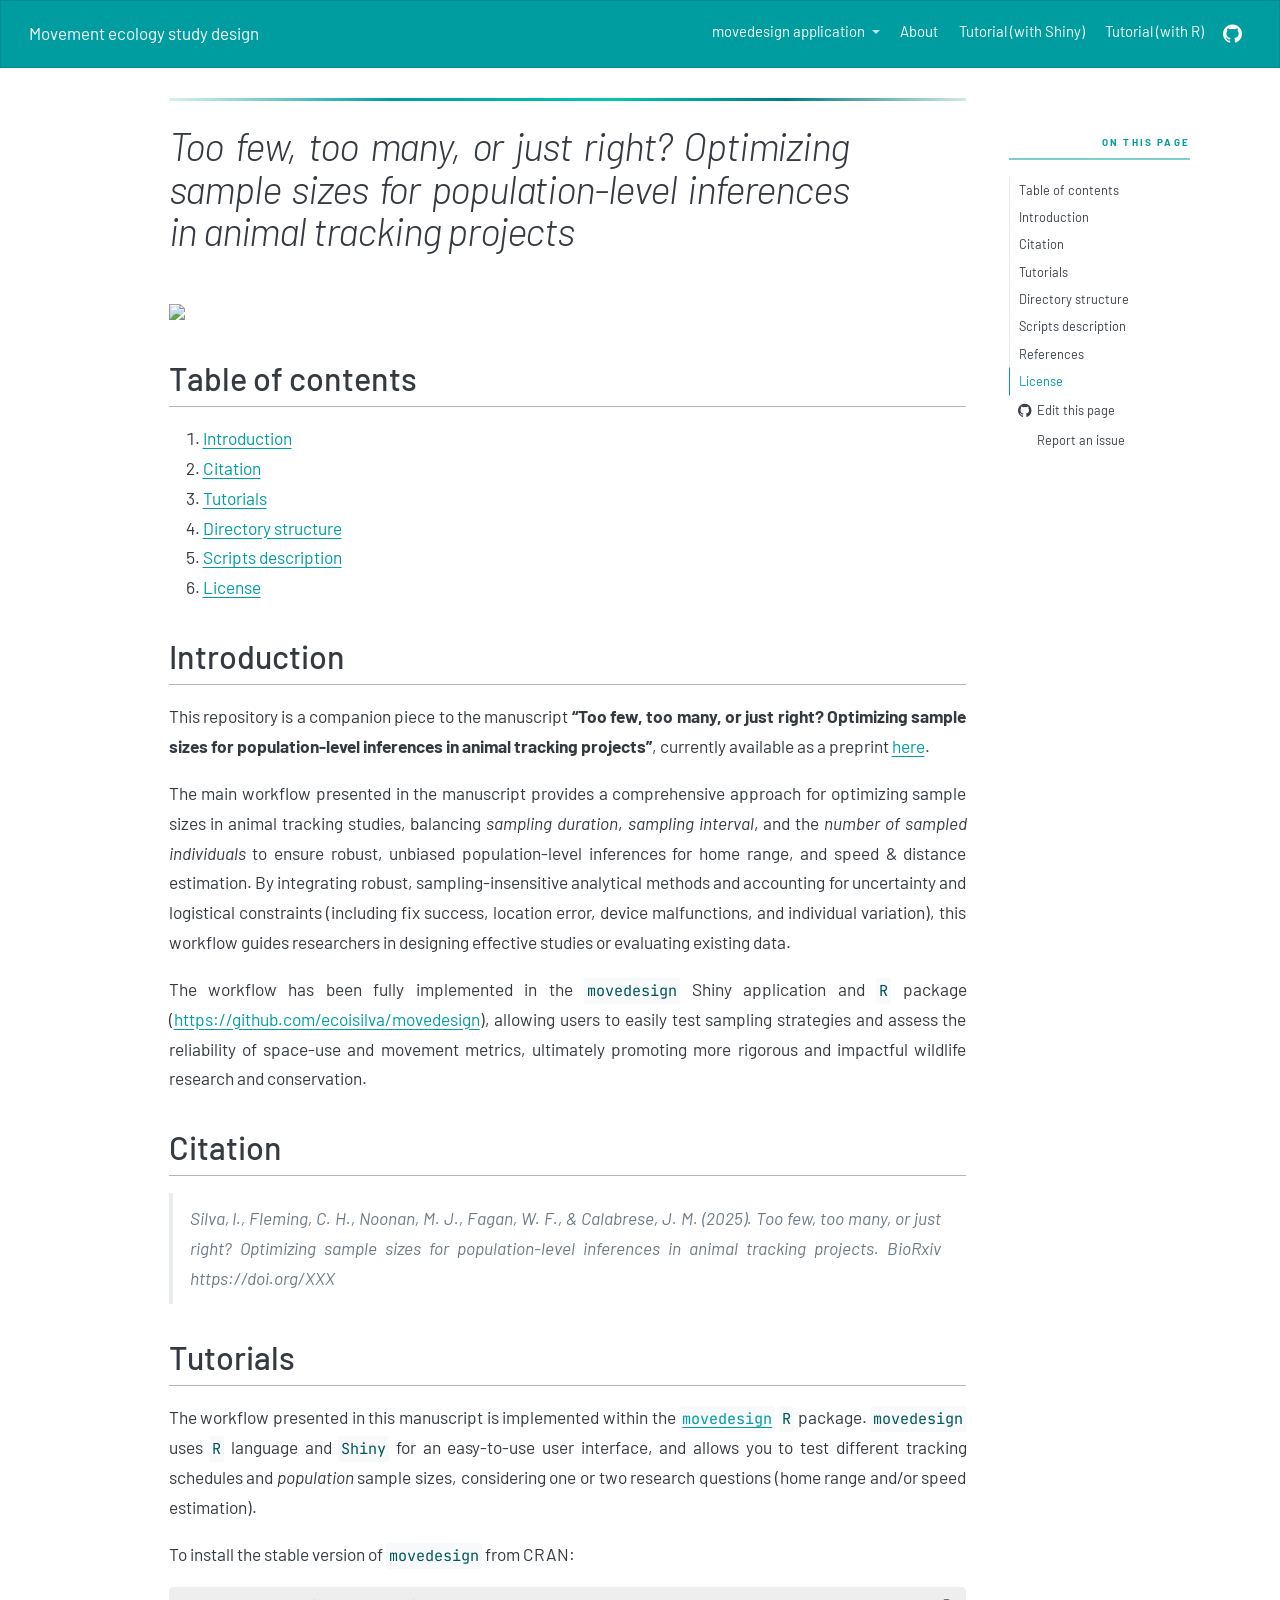
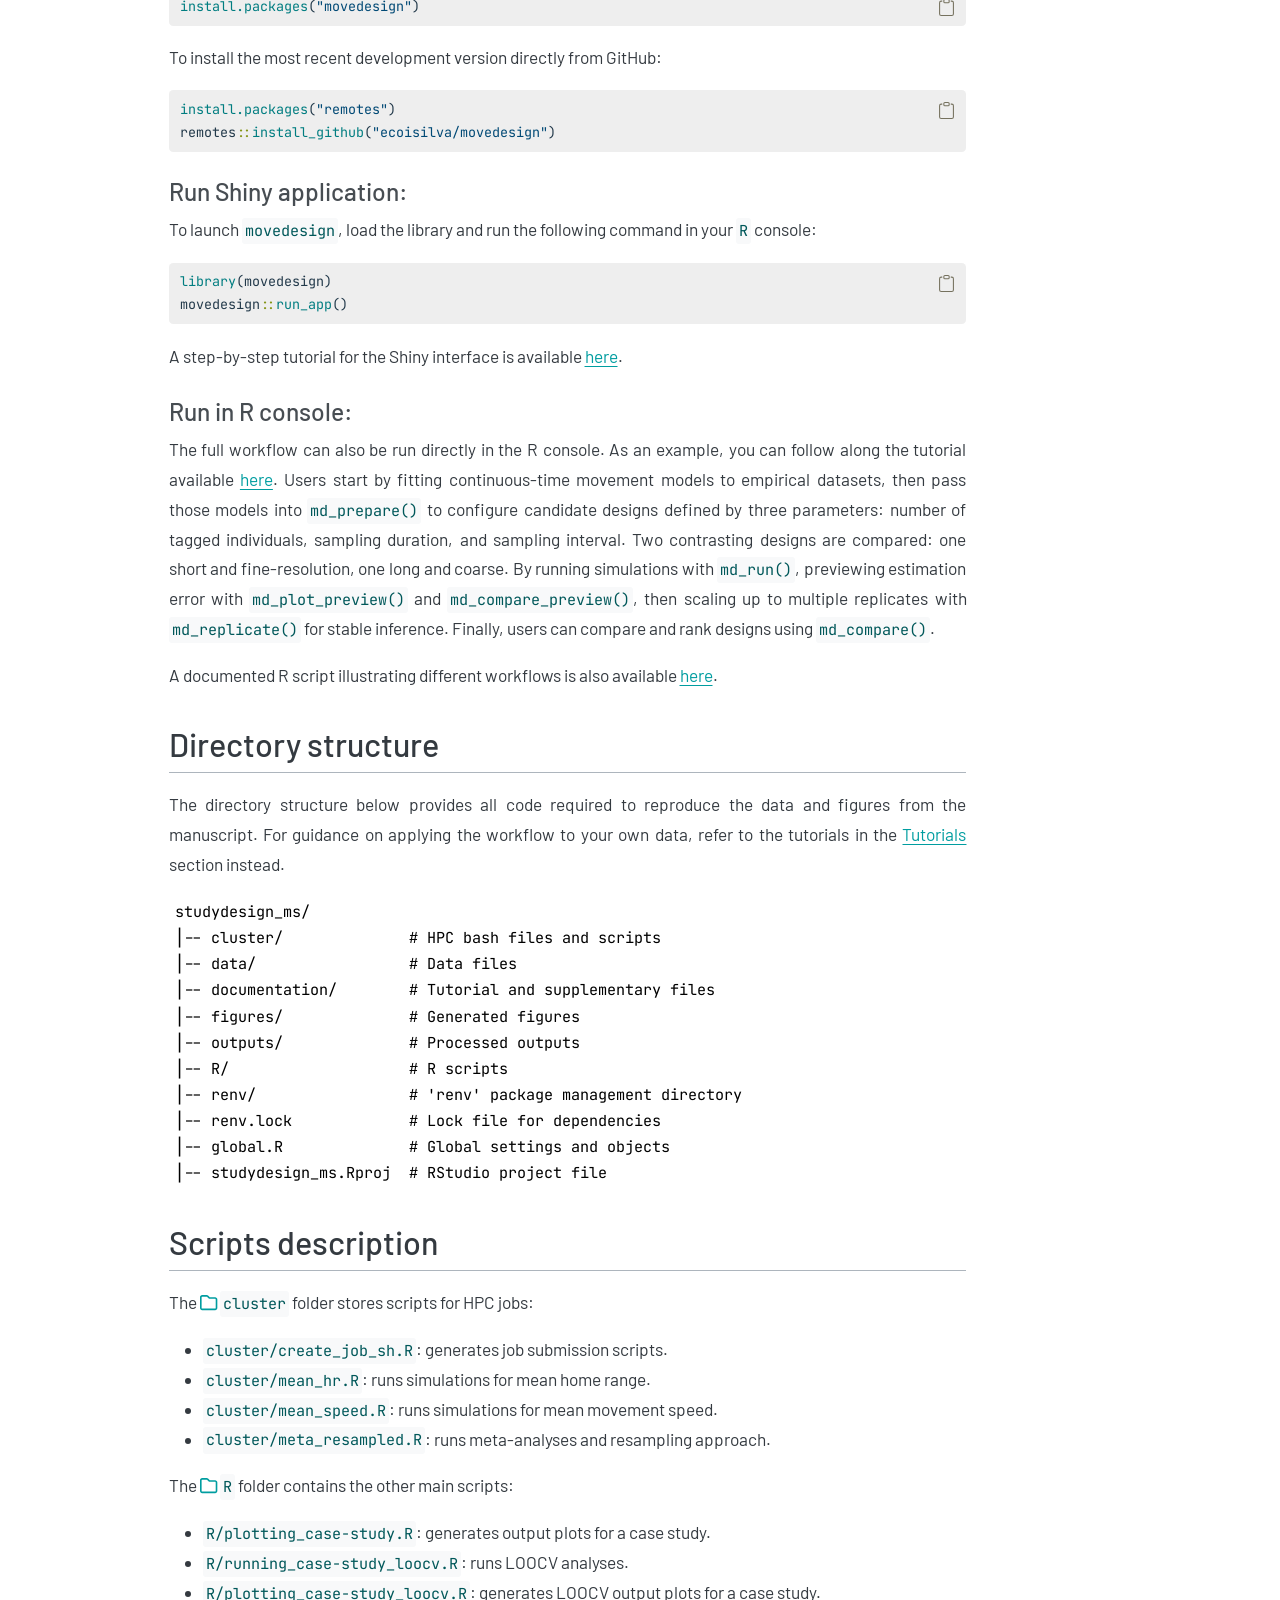
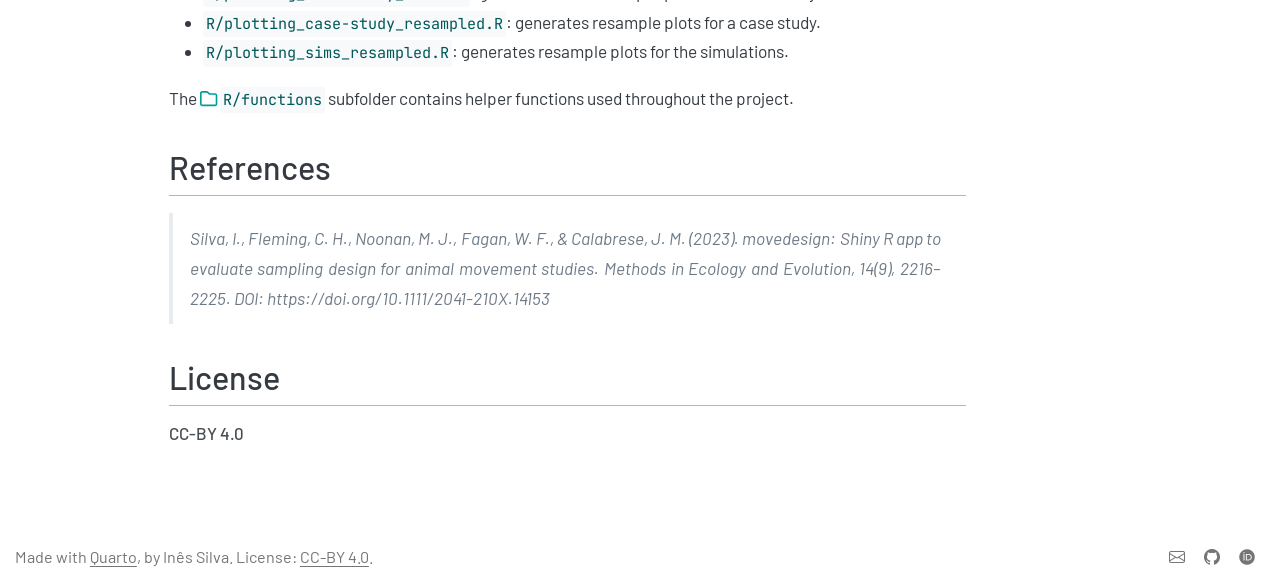
==== about.html @ dc9782ea "Built site for gh-pages" ====
<!DOCTYPE html>
<html xmlns="http://www.w3.org/1999/xhtml" lang="en" xml:lang="en"><head>

<meta charset="utf-8">
<meta name="generator" content="quarto-1.9.37">

<meta name="viewport" content="width=device-width, initial-scale=1.0, user-scalable=yes">


<title>Too few, too many, or just right? Optimizing sample sizes for population-level inferences in animal tracking projects – Movement ecology study design</title>
<style>
/* Default styles provided by pandoc.
** See https://pandoc.org/MANUAL.html#variables-for-html for config info.
*/
code{white-space: pre-wrap;}
span.smallcaps{font-variant: small-caps;}
div.columns{display: flex; gap: min(4vw, 1.5em);}
div.column{flex: auto; overflow-x: auto;}
div.hanging-indent{margin-left: 1.5em; text-indent: -1.5em;}
ul.task-list{list-style: none;}
ul.task-list li input[type="checkbox"] {
  width: 0.8em;
  margin: 0 0.8em 0.2em -1em; /* quarto-specific, see https://github.com/quarto-dev/quarto-cli/issues/4556 */ 
  vertical-align: middle;
}
/* CSS for syntax highlighting */
html { -webkit-text-size-adjust: 100%; }
pre > code.sourceCode { white-space: pre; position: relative; }
pre > code.sourceCode > span { display: inline-block; line-height: 1.25; }
pre > code.sourceCode > span:empty { height: 1.2em; }
.sourceCode { overflow: visible; }
code.sourceCode > span { color: inherit; text-decoration: inherit; }
div.sourceCode { margin: 1em 0; }
pre.sourceCode { margin: 0; }
@media screen {
div.sourceCode { overflow: auto; }
}
@media print {
pre > code.sourceCode { white-space: pre-wrap; }
pre > code.sourceCode > span { text-indent: -5em; padding-left: 5em; }
}
pre.numberSource code
  { counter-reset: source-line 0; }
pre.numberSource code > span
  { position: relative; left: -4em; counter-increment: source-line; }
pre.numberSource code > span > a:first-child::before
  { content: counter(source-line);
    position: relative; left: -1em; text-align: right; vertical-align: baseline;
    border: none; display: inline-block;
    -webkit-touch-callout: none; -webkit-user-select: none;
    -khtml-user-select: none; -moz-user-select: none;
    -ms-user-select: none; user-select: none;
    padding: 0 4px; width: 4em;
  }
pre.numberSource { margin-left: 3em;  padding-left: 4px; }
div.sourceCode
  {   }
@media screen {
pre > code.sourceCode > span > a:first-child::before { text-decoration: underline; }
}
</style>


<script src="site_libs/quarto-nav/quarto-nav.js"></script>
<script src="site_libs/quarto-nav/headroom.min.js"></script>
<script src="site_libs/clipboard/clipboard.min.js"></script>
<script src="site_libs/quarto-html/quarto.js" type="module"></script>
<script src="site_libs/quarto-html/tabsets/tabsets.js" type="module"></script>
<script src="site_libs/quarto-html/popper.min.js"></script>
<script src="site_libs/quarto-html/tippy.umd.min.js"></script>
<script src="site_libs/quarto-html/anchor.min.js"></script>
<link href="site_libs/quarto-html/tippy.css" rel="stylesheet">
<link href="site_libs/quarto-html/quarto-syntax-highlighting-865f8ae0de9e9d357bc04e910f9d94e6.css" rel="stylesheet" id="quarto-text-highlighting-styles">
<script src="site_libs/bootstrap/bootstrap.min.js"></script>
<link href="site_libs/bootstrap/bootstrap-icons.css" rel="stylesheet">
<link href="site_libs/bootstrap/bootstrap-919d3f999f89f5434d3bfcb3cca898c8.min.css" rel="stylesheet" append-hash="true" id="quarto-bootstrap" data-mode="light">
<link href="site_libs/quarto-contrib/academicons-1.9.4/all.css" rel="stylesheet">
<link href="site_libs/quarto-contrib/academicons-1.9.4/size.css" rel="stylesheet">
<script id="quarto-search-options" type="application/json">{
  "language": {
    "search-no-results-text": "No results",
    "search-matching-documents-text": "matching documents",
    "search-copy-link-title": "Copy link to search",
    "search-hide-matches-text": "Hide additional matches",
    "search-more-match-text": "more match in this document",
    "search-more-matches-text": "more matches in this document",
    "search-clear-button-title": "Clear",
    "search-text-placeholder": "",
    "search-detached-cancel-button-title": "Cancel",
    "search-submit-button-title": "Submit",
    "search-label": "Search"
  }
}</script>
<style>html{ scroll-behavior: smooth; }</style>


<link rel="stylesheet" href="assets/custom.scss">
</head>

<body class="nav-fixed quarto-light">

<div id="quarto-search-results"></div>
  <header id="quarto-header" class="headroom fixed-top">
    <nav class="navbar navbar-expand-lg " data-bs-theme="dark">
      <div class="navbar-container container-fluid">
      <div class="navbar-brand-container mx-auto">
    <a class="navbar-brand" href="./index.html">
    <span class="navbar-title">Movement ecology study design</span>
    </a>
  </div>
          <button class="navbar-toggler" type="button" data-bs-toggle="collapse" data-bs-target="#navbarCollapse" aria-controls="navbarCollapse" role="menu" aria-expanded="false" aria-label="Toggle navigation" onclick="if (window.quartoToggleHeadroom) { window.quartoToggleHeadroom(); }">
  <span class="navbar-toggler-icon"></span>
</button>
          <div class="collapse navbar-collapse" id="navbarCollapse">
            <ul class="navbar-nav navbar-nav-scroll ms-auto">
  <li class="nav-item dropdown ">
    <a class="nav-link dropdown-toggle" href="#" id="nav-menu-movedesign-application" role="link" data-bs-toggle="dropdown" aria-expanded="false">
 <span class="menu-text">movedesign application</span>
    </a>
    <ul class="dropdown-menu dropdown-menu-end" aria-labelledby="nav-menu-movedesign-application">    
        <li>
    <a class="dropdown-item" href="https://ecoisilva.github.io/movedesign/">
 <span class="dropdown-text">Website</span></a>
  </li>  
        <li>
    <a class="dropdown-item" href="https://github.com/ecoisilva/movedesign">
 <span class="dropdown-text">Source code</span></a>
  </li>  
    </ul>
  </li>
  <li class="nav-item">
    <a class="nav-link active" href="./about.html" aria-current="page"> 
<span class="menu-text">About</span></a>
  </li>  
  <li class="nav-item">
    <a class="nav-link" href="./tutorial_pop.html"> 
<span class="menu-text">Tutorial (with Shiny)</span></a>
  </li>  
  <li class="nav-item">
    <a class="nav-link" href="./tutorial_pop_console.html"> 
<span class="menu-text">Tutorial (with R)</span></a>
  </li>  
  <li class="nav-item compact">
    <a class="nav-link" href="https://github.com/ecoisilva/studydesign_ms"> <i class="bi bi-github" role="img">
</i> 
<span class="menu-text"></span></a>
  </li>  
</ul>
          </div> <!-- /navcollapse -->
            <div class="quarto-navbar-tools">
</div>
      </div> <!-- /container-fluid -->
    </nav>
</header>
<!-- content -->
<div id="quarto-content" class="quarto-container page-columns page-rows-contents page-layout-article page-navbar">
<!-- sidebar -->
<!-- margin-sidebar -->
    <div id="quarto-margin-sidebar" class="sidebar margin-sidebar">
        <nav id="TOC" role="doc-toc" class="toc-active">
    <h2 id="toc-title">On this page</h2>
   
  <ul>
  <li><a href="#table-of-contents" id="toc-table-of-contents" class="nav-link active" data-scroll-target="#table-of-contents">Table of contents</a></li>
  <li><a href="#introduction" id="toc-introduction" class="nav-link" data-scroll-target="#introduction">Introduction</a></li>
  <li><a href="#citation" id="toc-citation" class="nav-link" data-scroll-target="#citation">Citation</a></li>
  <li><a href="#tutorials" id="toc-tutorials" class="nav-link" data-scroll-target="#tutorials">Tutorials</a>
  <ul class="collapse">
  <li><a href="#run-shiny-application" id="toc-run-shiny-application" class="nav-link" data-scroll-target="#run-shiny-application">Run Shiny application:</a></li>
  <li><a href="#run-in-r-console" id="toc-run-in-r-console" class="nav-link" data-scroll-target="#run-in-r-console">Run in R console:</a></li>
  </ul></li>
  <li><a href="#directory-structure" id="toc-directory-structure" class="nav-link" data-scroll-target="#directory-structure">Directory structure</a></li>
  <li><a href="#scripts-description" id="toc-scripts-description" class="nav-link" data-scroll-target="#scripts-description">Scripts description</a></li>
  <li><a href="#references" id="toc-references" class="nav-link" data-scroll-target="#references">References</a></li>
  <li><a href="#license" id="toc-license" class="nav-link" data-scroll-target="#license">License</a></li>
  </ul>
<div class="toc-actions"><ul><li><a href="https://github.com/ecoisilva/studydesign_ms/edit/main/about.qmd" class="toc-action"><i class="bi bi-github"></i>Edit this page</a></li><li><a href="https://github.com/ecoisilva/studydesign_ms/issues/new" class="toc-action"><i class="bi empty"></i>Report an issue</a></li></ul></div></nav>
    </div>
<!-- main -->
<main class="content" id="quarto-document-content">

<header id="title-block-header" class="quarto-title-block default">
<div class="quarto-title">
<h1 class="title">Too few, too many, or just right? Optimizing sample sizes for population-level inferences in animal tracking projects</h1>
</div>



<div class="quarto-title-meta">

    
  
    
  </div>
  


</header>


<!-- [![DOI](https://zenodo.org/badge/X.svg)](https://doi.org/XX) -->
<p><a href="https://www.repostatus.org/#active"><img src="https://www.repostatus.org/badges/latest/active.svg" class="img-fluid"></a></p>
<section id="table-of-contents" class="level2">
<h2 class="anchored" data-anchor-id="table-of-contents">Table of contents</h2>
<ol type="1">
<li><a href="#introduction">Introduction</a></li>
<li><a href="#citation">Citation</a></li>
<li><a href="#tutorials">Tutorials</a></li>
<li><a href="#directory-structure">Directory structure</a></li>
<li><a href="#scripts-description">Scripts description</a></li>
<li><a href="#license">License</a></li>
</ol>
</section>
<section id="introduction" class="level2">
<h2 class="anchored" data-anchor-id="introduction">Introduction</h2>
<p>This repository is a companion piece to the manuscript <strong>“Too few, too many, or just right? Optimizing sample sizes for population-level inferences in animal tracking projects”</strong>, currently available as a preprint <a href="https://www.biorxiv.org/content/10.1101/2025.07.30.667390v1">here</a>.</p>
<p>The main workflow presented in the manuscript provides a comprehensive approach for optimizing sample sizes in animal tracking studies, balancing <em>sampling duration</em>, <em>sampling interval</em>, and the <em>number of sampled individuals</em> to ensure robust, unbiased population-level inferences for home range, and speed &amp; distance estimation. By integrating robust, sampling-insensitive analytical methods and accounting for uncertainty and logistical constraints (including fix success, location error, device malfunctions, and individual variation), this workflow guides researchers in designing effective studies or evaluating existing data.</p>
<p>The workflow has been fully implemented in the <code>movedesign</code> Shiny application and <code>R</code> package (<a href="https://github.com/ecoisilva/movedesign">https://github.com/ecoisilva/movedesign</a>), allowing users to easily test sampling strategies and assess the reliability of space-use and movement metrics, ultimately promoting more rigorous and impactful wildlife research and conservation.</p>
</section>
<section id="citation" class="level2">
<h2 class="anchored" data-anchor-id="citation">Citation</h2>
<blockquote class="blockquote">
<p>Silva, I., Fleming, C. H., Noonan, M. J., Fagan, W. F., &amp; Calabrese, J. M. (2025). Too few, too many, or just right? Optimizing sample sizes for population-level inferences in animal tracking projects. BioRxiv https://doi.org/XXX</p>
</blockquote>
</section>
<section id="tutorials" class="level2">
<h2 class="anchored" data-anchor-id="tutorials">Tutorials</h2>
<p>The workflow presented in this manuscript is implemented within the <a href="https://github.com/ecoisilva/movedesign"><code>movedesign</code></a> <code>R</code> package. <code>movedesign</code> uses <code>R</code> language and <code>Shiny</code> for an easy-to-use user interface, and allows you to test different tracking schedules and <em>population</em> sample sizes, considering one or two research questions (home range and/or speed estimation).</p>
<p>To install the stable version of <code>movedesign</code> from CRAN:</p>
<div class="code-copy-outer-scaffold"><div class="sourceCode" id="cb1"><pre class="sourceCode r code-with-copy"><code class="sourceCode r"><span id="cb1-1"><a href="#cb1-1" aria-hidden="true" tabindex="-1"></a><span class="fu">install.packages</span>(<span class="st">"movedesign"</span>)</span></code></pre></div><button title="Copy to Clipboard" class="code-copy-button"><i class="bi"></i></button></div>
<p>To install the most recent development version directly from GitHub:</p>
<div class="code-copy-outer-scaffold"><div class="sourceCode" id="cb2"><pre class="sourceCode r code-with-copy"><code class="sourceCode r"><span id="cb2-1"><a href="#cb2-1" aria-hidden="true" tabindex="-1"></a><span class="fu">install.packages</span>(<span class="st">"remotes"</span>)</span>
<span id="cb2-2"><a href="#cb2-2" aria-hidden="true" tabindex="-1"></a>remotes<span class="sc">::</span><span class="fu">install_github</span>(<span class="st">"ecoisilva/movedesign"</span>)</span></code></pre></div><button title="Copy to Clipboard" class="code-copy-button"><i class="bi"></i></button></div>
<section id="run-shiny-application" class="level3">
<h3 class="anchored" data-anchor-id="run-shiny-application">Run Shiny application:</h3>
<p>To launch <code>movedesign</code>, load the library and run the following command in your <code>R</code> console:</p>
<div class="code-copy-outer-scaffold"><div class="sourceCode" id="cb3"><pre class="sourceCode r code-with-copy"><code class="sourceCode r"><span id="cb3-1"><a href="#cb3-1" aria-hidden="true" tabindex="-1"></a><span class="fu">library</span>(movedesign)</span>
<span id="cb3-2"><a href="#cb3-2" aria-hidden="true" tabindex="-1"></a>movedesign<span class="sc">::</span><span class="fu">run_app</span>()</span></code></pre></div><button title="Copy to Clipboard" class="code-copy-button"><i class="bi"></i></button></div>
<p>A step-by-step tutorial for the Shiny interface is available <a href="https://ecoisilva.github.io/studydesign_ms/documentation/tutorial_pop.html">here</a>.</p>
</section>
<section id="run-in-r-console" class="level3">
<h3 class="anchored" data-anchor-id="run-in-r-console">Run in R console:</h3>
<p>The full workflow can also be run directly in the R console. As an example, you can follow along the tutorial available <a href="https://ecoisilva.github.io/studydesign_ms/documentation/tutorial_pop_console.html">here</a>. Users start by fitting continuous-time movement models to empirical datasets, then pass those models into <code>md_prepare()</code> to configure candidate designs defined by three parameters: number of tagged individuals, sampling duration, and sampling interval. Two contrasting designs are compared: one short and fine-resolution, one long and coarse. By running simulations with <code>md_run()</code>, previewing estimation error with <code>md_plot_preview()</code> and <code>md_compare_preview()</code>, then scaling up to multiple replicates with <code>md_replicate()</code> for stable inference. Finally, users can compare and rank designs using <code>md_compare()</code>.</p>
<p>A documented R script illustrating different workflows is also available <a href="https://ecoisilva.github.io/studydesign_ms/documentation/R_script.R">here</a>.</p>
</section>
</section>
<section id="directory-structure" class="level2">
<h2 class="anchored" data-anchor-id="directory-structure">Directory structure</h2>
<p>The directory structure below provides all code required to reproduce the data and figures from the manuscript. For guidance on applying the workflow to your own data, refer to the tutorials in the <a href="#tutorials">Tutorials</a> section instead.</p>
<pre><code>studydesign_ms/
│-- cluster/              # HPC bash files and scripts
│-- data/                 # Data files
│-- documentation/        # Tutorial and supplementary files
│-- figures/              # Generated figures
│-- outputs/              # Processed outputs
│-- R/                    # R scripts
│-- renv/                 # 'renv' package management directory
│-- renv.lock             # Lock file for dependencies
│-- global.R              # Global settings and objects
│-- studydesign_ms.Rproj  # RStudio project file</code></pre>
</section>
<section id="scripts-description" class="level2">
<h2 class="anchored" data-anchor-id="scripts-description">Scripts description</h2>
<p>The <svg aria-hidden="true" role="img" viewbox="0 0 512 512" style="height:1em;width:1em;vertical-align:-0.125em;margin-left:auto;margin-right:auto;font-size:inherit;fill:#009da0;overflow:visible;position:relative;"><path d="M0 96C0 60.7 28.7 32 64 32H196.1c19.1 0 37.4 7.6 50.9 21.1L289.9 96H448c35.3 0 64 28.7 64 64V416c0 35.3-28.7 64-64 64H64c-35.3 0-64-28.7-64-64V96zM64 80c-8.8 0-16 7.2-16 16V416c0 8.8 7.2 16 16 16H448c8.8 0 16-7.2 16-16V160c0-8.8-7.2-16-16-16H286.6c-10.6 0-20.8-4.2-28.3-11.7L213.1 87c-4.5-4.5-10.6-7-17-7H64z"></path></svg> <strong><code>cluster</code></strong> folder stores scripts for HPC jobs:</p>
<ul>
<li><code>cluster/create_job_sh.R</code>: generates job submission scripts.</li>
<li><code>cluster/mean_hr.R</code>: runs simulations for mean home range.</li>
<li><code>cluster/mean_speed.R</code>: runs simulations for mean movement speed.</li>
<li><code>cluster/meta_resampled.R</code>: runs meta-analyses and resampling approach.</li>
</ul>
<p>The <svg aria-hidden="true" role="img" viewbox="0 0 512 512" style="height:1em;width:1em;vertical-align:-0.125em;margin-left:auto;margin-right:auto;font-size:inherit;fill:#009da0;overflow:visible;position:relative;"><path d="M0 96C0 60.7 28.7 32 64 32H196.1c19.1 0 37.4 7.6 50.9 21.1L289.9 96H448c35.3 0 64 28.7 64 64V416c0 35.3-28.7 64-64 64H64c-35.3 0-64-28.7-64-64V96zM64 80c-8.8 0-16 7.2-16 16V416c0 8.8 7.2 16 16 16H448c8.8 0 16-7.2 16-16V160c0-8.8-7.2-16-16-16H286.6c-10.6 0-20.8-4.2-28.3-11.7L213.1 87c-4.5-4.5-10.6-7-17-7H64z"></path></svg> <strong><code>R</code></strong> folder contains the other main scripts:</p>
<ul>
<li><code>R/plotting_case-study.R</code>: generates output plots for a case study.</li>
<li><code>R/running_case-study_loocv.R</code>: runs LOOCV analyses.</li>
<li><code>R/plotting_case-study_loocv.R</code>: generates LOOCV output plots for a case study.</li>
<li><code>R/plotting_case-study_resampled.R</code>: generates resample plots for a case study.</li>
<li><code>R/plotting_sims_resampled.R</code>: generates resample plots for the simulations.</li>
</ul>
<p>The <svg aria-hidden="true" role="img" viewbox="0 0 512 512" style="height:1em;width:1em;vertical-align:-0.125em;margin-left:auto;margin-right:auto;font-size:inherit;fill:#009da0;overflow:visible;position:relative;"><path d="M0 96C0 60.7 28.7 32 64 32H196.1c19.1 0 37.4 7.6 50.9 21.1L289.9 96H448c35.3 0 64 28.7 64 64V416c0 35.3-28.7 64-64 64H64c-35.3 0-64-28.7-64-64V96zM64 80c-8.8 0-16 7.2-16 16V416c0 8.8 7.2 16 16 16H448c8.8 0 16-7.2 16-16V160c0-8.8-7.2-16-16-16H286.6c-10.6 0-20.8-4.2-28.3-11.7L213.1 87c-4.5-4.5-10.6-7-17-7H64z"></path></svg> <strong><code>R/functions</code></strong> subfolder contains helper functions used throughout the project.</p>
</section>
<section id="references" class="level2">
<h2 class="anchored" data-anchor-id="references">References</h2>
<blockquote class="blockquote">
<p>Silva, I., Fleming, C. H., Noonan, M. J., Fagan, W. F., &amp; Calabrese, J. M. (2023). movedesign: Shiny R app to evaluate sampling design for animal movement studies. Methods in Ecology and Evolution, 14(9), 2216–2225. DOI: https://doi.org/10.1111/2041-210X.14153</p>
</blockquote>
</section>
<section id="license" class="level2">
<h2 class="anchored" data-anchor-id="license">License</h2>
<section id="cc-by-4.0" class="level5">
<h5 class="anchored" data-anchor-id="cc-by-4.0">CC-BY 4.0</h5>


</section>
</section>

<a onclick="window.scrollTo(0, 0); return false;" role="button" id="quarto-back-to-top"><i class="bi bi-arrow-up"></i> Back to top</a></main> <!-- /main -->
<script id="quarto-html-after-body" type="application/javascript">
  window.document.addEventListener("DOMContentLoaded", function (event) {
    const icon = "";
    const anchorJS = new window.AnchorJS();
    anchorJS.options = {
      placement: 'right',
      icon: icon
    };
    anchorJS.add('.anchored');
    const isCodeAnnotation = (el) => {
      for (const clz of el.classList) {
        if (clz.startsWith('code-annotation-')) {                     
          return true;
        }
      }
      return false;
    }
    const onCopySuccess = function(e) {
      // button target
      const button = e.trigger;
      // don't keep focus
      button.blur();
      // flash "checked"
      button.classList.add('code-copy-button-checked');
      var currentTitle = button.getAttribute("title");
      button.setAttribute("title", "Copied!");
      let tooltip;
      if (window.bootstrap) {
        button.setAttribute("data-bs-toggle", "tooltip");
        button.setAttribute("data-bs-placement", "left");
        button.setAttribute("data-bs-title", "Copied!");
        tooltip = new bootstrap.Tooltip(button, 
          { trigger: "manual", 
            customClass: "code-copy-button-tooltip",
            offset: [0, -8]});
        tooltip.show();    
      }
      setTimeout(function() {
        if (tooltip) {
          tooltip.hide();
          button.removeAttribute("data-bs-title");
          button.removeAttribute("data-bs-toggle");
          button.removeAttribute("data-bs-placement");
        }
        button.setAttribute("title", currentTitle);
        button.classList.remove('code-copy-button-checked');
      }, 1000);
      // clear code selection
      e.clearSelection();
    }
    const getTextToCopy = function(trigger) {
      const outerScaffold = trigger.parentElement.cloneNode(true);
      const codeEl = outerScaffold.querySelector('code');
      for (const childEl of codeEl.children) {
        if (isCodeAnnotation(childEl)) {
          childEl.remove();
        }
      }
      return codeEl.innerText;
    }
    const clipboard = new window.ClipboardJS('.code-copy-button:not([data-in-quarto-modal])', {
      text: getTextToCopy
    });
    clipboard.on('success', onCopySuccess);
    if (window.document.getElementById('quarto-embedded-source-code-modal')) {
      const clipboardModal = new window.ClipboardJS('.code-copy-button[data-in-quarto-modal]', {
        text: getTextToCopy,
        container: window.document.getElementById('quarto-embedded-source-code-modal')
      });
      clipboardModal.on('success', onCopySuccess);
    }
      var localhostRegex = new RegExp(/^(?:http|https):\/\/localhost\:?[0-9]*\//);
      var mailtoRegex = new RegExp(/^mailto:/);
        var filterRegex = new RegExp("https:\/\/ecoisilva\.github\.io\/studydesign_ms\/");
      var isInternal = (href) => {
          return filterRegex.test(href) || localhostRegex.test(href) || mailtoRegex.test(href);
      }
      // Inspect non-navigation links and adorn them if external
     var links = window.document.querySelectorAll('a[href]:not(.nav-link):not(.navbar-brand):not(.toc-action):not(.sidebar-link):not(.sidebar-item-toggle):not(.pagination-link):not(.no-external):not([aria-hidden]):not(.dropdown-item):not(.quarto-navigation-tool):not(.about-link)');
      for (var i=0; i<links.length; i++) {
        const link = links[i];
        if (!isInternal(link.href)) {
          // undo the damage that might have been done by quarto-nav.js in the case of
          // links that we want to consider external
          if (link.dataset.originalHref !== undefined) {
            link.href = link.dataset.originalHref;
          }
        }
      }
    function tippyHover(el, contentFn, onTriggerFn, onUntriggerFn) {
      const config = {
        allowHTML: true,
        maxWidth: 500,
        delay: 100,
        arrow: false,
        appendTo: function(el) {
            return el.parentElement;
        },
        interactive: true,
        interactiveBorder: 10,
        theme: 'quarto',
        placement: 'bottom-start',
      };
      if (contentFn) {
        config.content = contentFn;
      }
      if (onTriggerFn) {
        config.onTrigger = onTriggerFn;
      }
      if (onUntriggerFn) {
        config.onUntrigger = onUntriggerFn;
      }
      window.tippy(el, config); 
    }
    const noterefs = window.document.querySelectorAll('a[role="doc-noteref"]');
    for (var i=0; i<noterefs.length; i++) {
      const ref = noterefs[i];
      tippyHover(ref, function() {
        // use id or data attribute instead here
        let href = ref.getAttribute('data-footnote-href') || ref.getAttribute('href');
        try { href = new URL(href).hash; } catch {}
        const id = href.replace(/^#\/?/, "");
        const note = window.document.getElementById(id);
        if (note) {
          return note.innerHTML;
        } else {
          return "";
        }
      });
    }
    const xrefs = window.document.querySelectorAll('a.quarto-xref');
    const processXRef = (id, note) => {
      // Strip column container classes
      const stripColumnClz = (el) => {
        el.classList.remove("page-full", "page-columns");
        if (el.children) {
          for (const child of el.children) {
            stripColumnClz(child);
          }
        }
      }
      stripColumnClz(note)
      if (id === null || id.startsWith('sec-')) {
        // Special case sections, only their first couple elements
        const container = document.createElement("div");
        if (note.children && note.children.length > 2) {
          container.appendChild(note.children[0].cloneNode(true));
          for (let i = 1; i < note.children.length; i++) {
            const child = note.children[i];
            if (child.tagName === "P" && child.innerText === "") {
              continue;
            } else {
              container.appendChild(child.cloneNode(true));
              break;
            }
          }
          if (window.Quarto?.typesetMath) {
            window.Quarto.typesetMath(container);
          }
          return container.innerHTML
        } else {
          if (window.Quarto?.typesetMath) {
            window.Quarto.typesetMath(note);
          }
          return note.innerHTML;
        }
      } else {
        // Remove any anchor links if they are present
        const anchorLink = note.querySelector('a.anchorjs-link');
        if (anchorLink) {
          anchorLink.remove();
        }
        if (window.Quarto?.typesetMath) {
          window.Quarto.typesetMath(note);
        }
        if (note.classList.contains("callout")) {
          return note.outerHTML;
        } else {
          return note.innerHTML;
        }
      }
    }
    for (var i=0; i<xrefs.length; i++) {
      const xref = xrefs[i];
      tippyHover(xref, undefined, function(instance) {
        instance.disable();
        let url = xref.getAttribute('href');
        let hash = undefined; 
        if (url.startsWith('#')) {
          hash = url;
        } else {
          try { hash = new URL(url).hash; } catch {}
        }
        if (hash) {
          const id = hash.replace(/^#\/?/, "");
          const note = window.document.getElementById(id);
          if (note !== null) {
            try {
              const html = processXRef(id, note.cloneNode(true));
              instance.setContent(html);
            } finally {
              instance.enable();
              instance.show();
            }
          } else {
            // See if we can fetch this
            fetch(url.split('#')[0])
            .then(res => res.text())
            .then(html => {
              const parser = new DOMParser();
              const htmlDoc = parser.parseFromString(html, "text/html");
              const note = htmlDoc.getElementById(id);
              if (note !== null) {
                const html = processXRef(id, note);
                instance.setContent(html);
              } 
            }).finally(() => {
              instance.enable();
              instance.show();
            });
          }
        } else {
          // See if we can fetch a full url (with no hash to target)
          // This is a special case and we should probably do some content thinning / targeting
          fetch(url)
          .then(res => res.text())
          .then(html => {
            const parser = new DOMParser();
            const htmlDoc = parser.parseFromString(html, "text/html");
            const note = htmlDoc.querySelector('main.content');
            if (note !== null) {
              // This should only happen for chapter cross references
              // (since there is no id in the URL)
              // remove the first header
              if (note.children.length > 0 && note.children[0].tagName === "HEADER") {
                note.children[0].remove();
              }
              const html = processXRef(null, note);
              instance.setContent(html);
            } 
          }).finally(() => {
            instance.enable();
            instance.show();
          });
        }
      }, function(instance) {
      });
    }
        let selectedAnnoteEl;
        const selectorForAnnotation = ( cell, annotation) => {
          let cellAttr = 'data-code-cell="' + cell + '"';
          let lineAttr = 'data-code-annotation="' +  annotation + '"';
          const selector = 'span[' + cellAttr + '][' + lineAttr + ']';
          return selector;
        }
        const selectCodeLines = (annoteEl) => {
          const doc = window.document;
          const targetCell = annoteEl.getAttribute("data-target-cell");
          const targetAnnotation = annoteEl.getAttribute("data-target-annotation");
          const annoteSpan = window.document.querySelector(selectorForAnnotation(targetCell, targetAnnotation));
          const lines = annoteSpan.getAttribute("data-code-lines").split(",");
          const lineIds = lines.map((line) => {
            return targetCell + "-" + line;
          })
          let top = null;
          let height = null;
          let parent = null;
          if (lineIds.length > 0) {
              //compute the position of the single el (top and bottom and make a div)
              const el = window.document.getElementById(lineIds[0]);
              top = el.offsetTop;
              height = el.offsetHeight;
              parent = el.parentElement.parentElement;
            if (lineIds.length > 1) {
              const lastEl = window.document.getElementById(lineIds[lineIds.length - 1]);
              const bottom = lastEl.offsetTop + lastEl.offsetHeight;
              height = bottom - top;
            }
            if (top !== null && height !== null && parent !== null) {
              // cook up a div (if necessary) and position it 
              let div = window.document.getElementById("code-annotation-line-highlight");
              if (div === null) {
                div = window.document.createElement("div");
                div.setAttribute("id", "code-annotation-line-highlight");
                div.style.position = 'absolute';
                parent.appendChild(div);
              }
              div.style.top = top - 2 + "px";
              div.style.height = height + 4 + "px";
              div.style.left = 0;
              let gutterDiv = window.document.getElementById("code-annotation-line-highlight-gutter");
              if (gutterDiv === null) {
                gutterDiv = window.document.createElement("div");
                gutterDiv.setAttribute("id", "code-annotation-line-highlight-gutter");
                gutterDiv.style.position = 'absolute';
                const codeCell = window.document.getElementById(targetCell);
                const gutter = codeCell.querySelector('.code-annotation-gutter');
                gutter.appendChild(gutterDiv);
              }
              gutterDiv.style.top = top - 2 + "px";
              gutterDiv.style.height = height + 4 + "px";
            }
            selectedAnnoteEl = annoteEl;
          }
        };
        const unselectCodeLines = () => {
          const elementsIds = ["code-annotation-line-highlight", "code-annotation-line-highlight-gutter"];
          elementsIds.forEach((elId) => {
            const div = window.document.getElementById(elId);
            if (div) {
              div.remove();
            }
          });
          selectedAnnoteEl = undefined;
        };
          // Handle positioning of the toggle
      window.addEventListener(
        "resize",
        throttle(() => {
          elRect = undefined;
          if (selectedAnnoteEl) {
            selectCodeLines(selectedAnnoteEl);
          }
        }, 10)
      );
      function throttle(fn, ms) {
      let throttle = false;
      let timer;
        return (...args) => {
          if(!throttle) { // first call gets through
              fn.apply(this, args);
              throttle = true;
          } else { // all the others get throttled
              if(timer) clearTimeout(timer); // cancel #2
              timer = setTimeout(() => {
                fn.apply(this, args);
                timer = throttle = false;
              }, ms);
          }
        };
      }
        // Attach click handler to the DT
        const annoteDls = window.document.querySelectorAll('dt[data-target-cell]');
        for (const annoteDlNode of annoteDls) {
          annoteDlNode.addEventListener('click', (event) => {
            const clickedEl = event.target;
            if (clickedEl !== selectedAnnoteEl) {
              unselectCodeLines();
              const activeEl = window.document.querySelector('dt[data-target-cell].code-annotation-active');
              if (activeEl) {
                activeEl.classList.remove('code-annotation-active');
              }
              selectCodeLines(clickedEl);
              clickedEl.classList.add('code-annotation-active');
            } else {
              // Unselect the line
              unselectCodeLines();
              clickedEl.classList.remove('code-annotation-active');
            }
          });
        }
    const findCites = (el) => {
      const parentEl = el.parentElement;
      if (parentEl) {
        const cites = parentEl.dataset.cites;
        if (cites) {
          return {
            el,
            cites: cites.split(' ')
          };
        } else {
          return findCites(el.parentElement)
        }
      } else {
        return undefined;
      }
    };
    var bibliorefs = window.document.querySelectorAll('a[role="doc-biblioref"]');
    for (var i=0; i<bibliorefs.length; i++) {
      const ref = bibliorefs[i];
      const citeInfo = findCites(ref);
      if (citeInfo) {
        tippyHover(citeInfo.el, function() {
          var popup = window.document.createElement('div');
          citeInfo.cites.forEach(function(cite) {
            var citeDiv = window.document.createElement('div');
            citeDiv.classList.add('hanging-indent');
            citeDiv.classList.add('csl-entry');
            var biblioDiv = window.document.getElementById('ref-' + cite);
            if (biblioDiv) {
              citeDiv.innerHTML = biblioDiv.innerHTML;
            }
            popup.appendChild(citeDiv);
          });
          return popup.innerHTML;
        });
      }
    }
  });
  </script>
</div> <!-- /content -->
<footer class="footer">
  <div class="nav-footer">
    <div class="nav-footer-left">
<p>Made with <a href="https://quarto.org">Quarto</a>, by Inês Silva. License: <a href="https://creativecommons.org/licenses/by/4.0/deed.en">CC-BY 4.0</a>.</p>
</div>   
    <div class="nav-footer-center">
      &nbsp;
    <div class="toc-actions d-sm-block d-md-none"><ul><li><a href="https://github.com/ecoisilva/studydesign_ms/edit/main/about.qmd" class="toc-action"><i class="bi bi-github"></i>Edit this page</a></li><li><a href="https://github.com/ecoisilva/studydesign_ms/issues/new" class="toc-action"><i class="bi empty"></i>Report an issue</a></li></ul></div></div>
    <div class="nav-footer-right">
      <ul class="footer-items list-unstyled">
    <li class="nav-item compact">
    <a class="nav-link" href="mailto:i.simoes-silva@hzdr.de">
      <i class="bi bi-envelope" role="img">
</i> 
    </a>
  </li>  
    <li class="nav-item compact">
    <a class="nav-link" href="https://github.com/ecoisilva">
      <i class="bi bi-github" role="img">
</i> 
    </a>
  </li>  
    <li class="nav-item">
    <a class="nav-link" href="https://orcid.org/0000-0003-4850-6193">
<p><i class="ai  ai-orcid" aria-label="orcid"></i></p>
</a>
  </li>  
</ul>
    </div>
  </div>
</footer>




<script src="site_libs/quarto-html/zenscroll-min.js"></script>
</body></html>
---- site_libs/quarto-html/tippy.css ----
.tippy-box[data-animation=fade][data-state=hidden]{opacity:0}[data-tippy-root]{max-width:calc(100vw - 10px)}.tippy-box{position:relative;background-color:#333;color:#fff;border-radius:4px;font-size:14px;line-height:1.4;white-space:normal;outline:0;transition-property:transform,visibility,opacity}.tippy-box[data-placement^=top]>.tippy-arrow{bottom:0}.tippy-box[data-placement^=top]>.tippy-arrow:before{bottom:-7px;left:0;border-width:8px 8px 0;border-top-color:initial;transform-origin:center top}.tippy-box[data-placement^=bottom]>.tippy-arrow{top:0}.tippy-box[data-placement^=bottom]>.tippy-arrow:before{top:-7px;left:0;border-width:0 8px 8px;border-bottom-color:initial;transform-origin:center bottom}.tippy-box[data-placement^=left]>.tippy-arrow{right:0}.tippy-box[data-placement^=left]>.tippy-arrow:before{border-width:8px 0 8px 8px;border-left-color:initial;right:-7px;transform-origin:center left}.tippy-box[data-placement^=right]>.tippy-arrow{left:0}.tippy-box[data-placement^=right]>.tippy-arrow:before{left:-7px;border-width:8px 8px 8px 0;border-right-color:initial;transform-origin:center right}.tippy-box[data-inertia][data-state=visible]{transition-timing-function:cubic-bezier(.54,1.5,.38,1.11)}.tippy-arrow{width:16px;height:16px;color:#333}.tippy-arrow:before{content:"";position:absolute;border-color:transparent;border-style:solid}.tippy-content{position:relative;padding:5px 9px;z-index:1}
---- site_libs/quarto-html/quarto-syntax-highlighting-865f8ae0de9e9d357bc04e910f9d94e6.css ----
/* quarto syntax highlight colors */
:root {
  --quarto-hl-al-color: #ff5555;
  --quarto-hl-an-color: #75715e;
  --quarto-hl-at-color: #f92672;
  --quarto-hl-bn-color: #ae81ff;
  --quarto-hl-bu-color: #66D9EF;
  --quarto-hl-ch-color: #e6db74;
  --quarto-hl-co-color: #75715e;
  --quarto-hl-cv-color: #75715e;
  --quarto-hl-cn-color: #ae81ff;
  --quarto-hl-cf-color: #f92672;
  --quarto-hl-dt-color: #66d9ef;
  --quarto-hl-dv-color: #ae81ff;
  --quarto-hl-do-color: #75715e;
  --quarto-hl-er-color: #ff5555;
  --quarto-hl-ex-color: #a6e22e;
  --quarto-hl-fl-color: #ae81ff;
  --quarto-hl-fu-color: #a6e22e;
  --quarto-hl-im-color: #f92672;
  --quarto-hl-in-color: #f1fa8c;
  --quarto-hl-kw-color: #f92672;
  --quarto-hl-op-color: #f8f8f2;
  --quarto-hl-pp-color: #f92672;
  --quarto-hl-re-color: #75715e;
  --quarto-hl-sc-color: #ae81ff;
  --quarto-hl-ss-color: #e6db74;
  --quarto-hl-st-color: #e6db74;
  --quarto-hl-va-color: #f8f8f2;
  --quarto-hl-vs-color: #e6db74;
  --quarto-hl-wa-color: #ff5555;
}

/* other quarto variables */
:root {
  --quarto-font-monospace: "JetBrains Mono", sans-serif;
}

/* syntax highlight based on Pandoc's rules */
pre > code.sourceCode > span {
  color: #f8f8f2;
}

code.sourceCode > span {
  color: #f8f8f2;
}

div.sourceCode,
div.sourceCode pre.sourceCode {
  color: #f8f8f2;
}

/* Normal */
code span {
  color: #f8f8f2;
}

/* Alert */
code span.al {
  font-weight: bold;
  color: #ff5555;
}

/* Annotation */
code span.an {
  color: #75715e;
}

/* Attribute */
code span.at {
  color: #f92672;
}

/* BaseN */
code span.bn {
  color: #ae81ff;
}

/* BuiltIn */
code span.bu {
  color: #66D9EF;
}

/* ControlFlow */
code span.cf {
  color: #f92672;
}

/* Char */
code span.ch {
  color: #e6db74;
}

/* Constant */
code span.cn {
  color: #ae81ff;
}

/* Comment */
code span.co {
  color: #75715e;
}

/* CommentVar */
code span.cv {
  color: #75715e;
}

/* Documentation */
code span.do {
  color: #75715e;
}

/* DataType */
code span.dt {
  font-style: italic;
  color: #66d9ef;
}

/* DecVal */
code span.dv {
  color: #ae81ff;
}

/* Error */
code span.er {
  color: #ff5555;
  text-decoration: underline;
}

/* Extension */
code span.ex {
  font-weight: bold;
  color: #a6e22e;
}

/* Float */
code span.fl {
  color: #ae81ff;
}

/* Function */
code span.fu {
  color: #a6e22e;
}

/* Import */
code span.im {
  color: #f92672;
}

/* Information */
code span.in {
  color: #f1fa8c;
}

/* Keyword */
code span.kw {
  color: #f92672;
}

/* Operator */
code span.op {
  color: #f8f8f2;
}

/* Preprocessor */
code span.pp {
  color: #f92672;
}

/* RegionMarker */
code span.re {
  color: #75715e;
}

/* SpecialChar */
code span.sc {
  color: #ae81ff;
}

/* SpecialString */
code span.ss {
  color: #e6db74;
}

/* String */
code span.st {
  color: #e6db74;
}

/* Variable */
code span.va {
  color: #f8f8f2;
}

/* VerbatimString */
code span.vs {
  color: #e6db74;
}

/* Warning */
code span.wa {
  color: #ff5555;
}

.prevent-inlining {
  content: "</";
}

/*# sourceMappingURL=4806bced24422517d2d43492de379387.css.map */
---- site_libs/quarto-contrib/academicons-1.9.4/all.css ----
/*
 *  Academicons 1.9.4 by James Walsh (https://github.com/jpswalsh) and Katja Bercic (https://github.com/katjabercic)
 *  Fonts generated using FontForge - https://fontforge.org
 *  Square icons designed to be used alongside Font Awesome square icons - https://fortawesome.github.io/Font-Awesome/
 *  Licenses - Font: SIL OFL 1.1, CSS: MIT License
 */
@font-face {
  font-family: 'Academicons';
  font-style: normal;
  font-weight: 400;
  font-display: block;
  src: url('1e21o67/academicons.eot');
  src: url('1e21o67/academicons.eot') format('embedded-opentype'),
    url('1e21o67/academicons.ttf') format('truetype'),
    url('1e21o67/academicons.woff') format('woff'),
    url('1e21o67/academicons.svg') format('svg');
}

.ai {
  font-family: 'Academicons';
  font-weight: 400;
  -moz-osx-font-smoothing: grayscale;
  -webkit-font-smoothing: antialiased;
  display: inline-block;
  font-style: normal;
  font-variant: normal;
  text-rendering: auto;
  line-height: 1;
}

.ai-academia:before {
  content: "\e9af";
}

.ai-academia-square:before {
  content: "\e93d";
}

.ai-acclaim:before {
  content: "\e92e";
}

.ai-acclaim-square:before {
  content: "\e93a";
}

.ai-acm:before {
  content: "\e93c";
}

.ai-acm-square:before {
  content: "\e95d";
}

.ai-acmdl:before {
  content: "\e96a";
}

.ai-acmdl-square:before {
  content: "\e9d3";
}

.ai-ads:before {
  content: "\e9cb";
}

.ai-ads-square:before {
  content: "\e94a";
}

.ai-africarxiv:before {
  content: "\e91b";
}

.ai-africarxiv-square:before {
  content: "\e90b";
}

.ai-archive:before {
  content: "\e955";
}

.ai-archive-square:before {
  content: "\e956";
}

.ai-arxiv:before {
  content: "\e974";
}

.ai-arxiv-square:before {
  content: "\e9a6";
}

.ai-biorxiv:before {
  content: "\e9a2";
}

.ai-biorxiv-square:before {
  content: "\e98b";
}

.ai-ceur:before {
  content: "\e96d";
}

.ai-ceur-square:before {
  content: "\e92f";
}

.ai-ciencia-vitae:before {
  content: "\e912";
}

.ai-ciencia-vitae-square:before {
  content: "\e913";
}

.ai-clarivate:before {
  content: "\e924";
}

.ai-clarivate-square:before {
  content: "\e925";
}

.ai-closed-access:before {
  content: "\e942";
}

.ai-closed-access-square:before {
  content: "\e943";
}

.ai-conversation:before {
  content: "\e94c";
}

.ai-conversation-square:before {
  content: "\e915";
}

.ai-coursera:before {
  content: "\e95f";
}

.ai-coursera-square:before {
  content: "\e97f";
}

.ai-crossref:before {
  content: "\e918";
}

.ai-crossref-square:before {
  content: "\e919";
}

.ai-cv:before {
  content: "\e9a5";
}

.ai-cv-square:before {
  content: "\e90a";
}

.ai-datacite:before {
  content: "\e91c";
}

.ai-datacite-square:before {
  content: "\e91d";
}

.ai-dataverse:before {
  content: "\e9f7";
}

.ai-dataverse-square:before {
  content: "\e9e4";
}

.ai-dblp:before {
  content: "\e94f";
}

.ai-dblp-square:before {
  content: "\e93f";
}

.ai-depsy:before {
  content: "\e97a";
}

.ai-depsy-square:before {
  content: "\e94b";
}

.ai-doi:before {
  content: "\e97e";
}

.ai-doi-square:before {
  content: "\e98f";
}

.ai-dryad:before {
  content: "\e97c";
}

.ai-dryad-square:before {
  content: "\e98c";
}

.ai-elsevier:before {
  content: "\e961";
}

.ai-elsevier-square:before {
  content: "\e910";
}

.ai-figshare:before {
  content: "\e981";
}

.ai-figshare-square:before {
  content: "\e9e7";
}

.ai-google-scholar:before {
  content: "\e9d4";
}

.ai-google-scholar-square:before {
  content: "\e9f9";
}

.ai-hal:before {
  content: "\e92c";
}

.ai-hal-square:before {
  content: "\e92d";
}

.ai-hypothesis:before {
  content: "\e95a";
}

.ai-hypothesis-square:before {
  content: "\e95b";
}

.ai-ideas-repec:before {
  content: "\e9ed";
}

.ai-ideas-repec-square:before {
  content: "\e9f8";
}

.ai-ieee:before {
  content: "\e929";
}

.ai-ieee-square:before {
  content: "\e9b9";
}

.ai-impactstory:before {
  content: "\e9cf";
}

.ai-impactstory-square:before {
  content: "\e9aa";
}

.ai-inaturalist:before {
  content: "\e900";
}

.ai-inaturalist-square:before {
  content: "\e901";
}

.ai-inpn:before {
  content: "\e902";
}

.ai-inpn-square:before {
  content: "\e903";
}

.ai-inspire:before {
  content: "\e9e9";
}

.ai-inspire-square:before {
  content: "\e9fe";
}

.ai-isidore:before {
  content: "\e936";
}

.ai-isidore-square:before {
  content: "\e954";
}

.ai-isni:before {
  content: "\e957";
}

.ai-isni-square:before {
  content: "\e958";
}

.ai-jstor:before {
  content: "\e938";
}

.ai-jstor-square:before {
  content: "\e944";
}

.ai-lattes:before {
  content: "\e9b3";
}

.ai-lattes-square:before {
  content: "\e99c";
}

.ai-mathoverflow:before {
  content: "\e9f6";
}

.ai-mathoverflow-square:before {
  content: "\e97b";
}

.ai-mendeley:before {
  content: "\e9f0";
}

.ai-mendeley-square:before {
  content: "\e9f3";
}

.ai-moodle:before {
  content: "\e907";
}

.ai-moodle-square:before {
  content: "\e908";
}

.ai-mtmt:before {
  content: "\e950";
}

.ai-mtmt-square:before {
  content: "\e951";
}

.ai-nakala:before {
  content: "\e940";
}

.ai-nakala-square:before {
  content: "\e941";
}

.ai-obp:before {
  content: "\e92a";
}

.ai-obp-square:before {
  content: "\e92b";
}

.ai-open-access:before {
  content: "\e939";
}

.ai-open-access-square:before {
  content: "\e9f4";
}

.ai-open-data:before {
  content: "\e966";
}

.ai-open-data-square:before {
  content: "\e967";
}

.ai-open-materials:before {
  content: "\e968";
}

.ai-open-materials-square:before {
  content: "\e969";
}

.ai-openedition:before {
  content: "\e946";
}

.ai-openedition-square:before {
  content: "\e947";
}

.ai-orcid:before {
  content: "\e9d9";
}

.ai-orcid-square:before {
  content: "\e9c3";
}

.ai-osf:before {
  content: "\e9ef";
}

.ai-osf-square:before {
  content: "\e931";
}

.ai-overleaf:before {
  content: "\e914";
}

.ai-overleaf-square:before {
  content: "\e98d";
}

.ai-philpapers:before {
  content: "\e98a";
}

.ai-philpapers-square:before {
  content: "\e96f";
}

.ai-piazza:before {
  content: "\e99a";
}

.ai-piazza-square:before {
  content: "\e90c";
}

.ai-preregistered:before {
  content: "\e906";
}

.ai-preregistered-square:before {
  content: "\e96b";
}

.ai-protocols:before {
  content: "\e952";
}

.ai-protocols-square:before {
  content: "\e953";
}

.ai-psyarxiv:before {
  content: "\e90e";
}

.ai-psyarxiv-square:before {
  content: "\e90f";
}

.ai-publons:before {
  content: "\e937";
}

.ai-publons-square:before {
  content: "\e94e";
}

.ai-pubmed:before {
  content: "\e99f";
}

.ai-pubmed-square:before {
  content: "\e97d";
}

.ai-pubpeer:before {
  content: "\e922";
}

.ai-pubpeer-square:before {
  content: "\e923";
}

.ai-researcherid:before {
  content: "\e91a";
}

.ai-researcherid-square:before {
  content: "\e95c";
}

.ai-researchgate:before {
  content: "\e95e";
}

.ai-researchgate-square:before {
  content: "\e99e";
}

.ai-ror:before {
  content: "\e948";
}

.ai-ror-square:before {
  content: "\e949";
}

.ai-sci-hub:before {
  content: "\e959";
}

.ai-sci-hub-square:before {
  content: "\e905";
}

.ai-scirate:before {
  content: "\e98e";
}

.ai-scirate-square:before {
  content: "\e99d";
}

.ai-scopus:before {
  content: "\e91e";
}

.ai-scopus-square:before {
  content: "\e91f";
}

.ai-semantic-scholar:before {
  content: "\e96e";
}

.ai-semantic-scholar-square:before {
  content: "\e96c";
}

.ai-springer:before {
  content: "\e928";
}

.ai-springer-square:before {
  content: "\e99b";
}

.ai-ssrn:before {
  content: "\e916";
}

.ai-ssrn-square:before {
  content: "\e917";
}

.ai-stackoverflow:before {
  content: "\e920";
}

.ai-stackoverflow-square:before {
  content: "\e921";
}

.ai-viaf:before {
  content: "\e933";
}

.ai-viaf-square:before {
  content: "\e934";
}

.ai-wiley:before {
  content: "\e926";
}

.ai-wiley-square:before {
  content: "\e927";
}

.ai-zenodo:before {
  content: "\e911";
}

.ai-zotero:before {
  content: "\e962";
}

.ai-zotero-square:before {
  content: "\e932";
}

/*  Duplication of the FontAwesome style classes using 'ai' in place of 'fa'. */
.ai-lg {
  font-size: 1.33333em;
  line-height: 0.75em;
  vertical-align: -.0667em;
}

.ai-xs {
  font-size: .75em;
}

.ai-sm {
  font-size: .875em;
}

.ai-1x {
  font-size: 1em;
}

.ai-2x {
  font-size: 2em;
}

.ai-3x {
  font-size: 3em;
}

.ai-4x {
  font-size: 4em;
}

.ai-5x {
  font-size: 5em;
}

.ai-6x {
  font-size: 6em;
}

.ai-7x {
  font-size: 7em;
}

.ai-8x {
  font-size: 8em;
}

.ai-9x {
  font-size: 9em;
}

.ai-10x {
  font-size: 10em;
}

.ai-fw {
  text-align: center;
  width: 1.25em;
}

.ai-ul {
  list-style-type: none;
  margin-left: 2.5em;
  padding-left: 0;
}

.ai-ul>li {
  position: relative;
}

.ai-li {
  left: -2em;
  position: absolute;
  text-align: center;
  width: 2em;
  line-height: inherit;
}

.ai-border {
  border: solid 0.08em #eee;
  border-radius: .1em;
  padding: .2em .25em .15em;
}

.ai-pull-left {
  float: left;
}

.ai-pull-right {
  float: right;
}

.ai.ai-pull-left {
  margin-right: .3em;
}

.ai.ai-pull-right {
  margin-right: .3em;
}

.ai-stack {
  display: inline-block;
  height: 2em;
  line-height: 2em;
  position: relative;
  vertical-align: middle;
  width: 2.5em;
}

.ai-stack-1x,
.ai-stack-2x {
  left: 0;
  position: absolute;
  text-align: center;
  width: 100%;
}

.ai-stack-1x {
  line-height: inherit;
}

.ai-stack-2x {
  font-size: 2em;
}

.ai-inverse {
  color: #fff;
}
---- site_libs/quarto-contrib/academicons-1.9.4/size.css ----
.ai-tiny {
  font-size: 0.5em;
}

.ai-scriptsize {
  font-size: 0.7em;
}

.ai-footnotesize {
  font-size: 0.8em;
}

.ai-small {
  font-size: 0.9em;
}

.ai-normalsize {
  font-size: 1em;
}

.ai-large {
  font-size: 1.2em;
}

.ai-Large {
  font-size: 1.5em;
}

.ai-LARGE {
  font-size: 1.75em;
}

.ai-huge {
  font-size: 2em;
}

.ai-Huge {
  font-size: 2.5em;
}

.ai-1x {
  font-size: 1em;
}

.ai-2x {
  font-size: 2em;
}

.ai-3x {
  font-size: 3em;
}

.ai-4x {
  font-size: 4em;
}

.ai-5x {
  font-size: 5em;
}

.ai-6x {
  font-size: 6em;
}

.ai-7x {
  font-size: 7em;
}

.ai-8x {
  font-size: 8em;
}

.ai-9x {
  font-size: 9em;
}

.ai-10x {
  font-size: 10em;
}

.ai-2xs {
  font-size: 0.625em;
  line-height: 0.1em;
  vertical-align: 0.225em;
}

.ai-xs {
  font-size: 0.75em;
  line-height: 0.08333em;
  vertical-align: 0.125em;
}

.ai-sm {
  font-size: 0.875em;
  line-height: 0.07143em;
  vertical-align: 0.05357em;
}

.ai-lg {
  font-size: 1.25em;
  line-height: 0.05em;
  vertical-align: -0.075em;
}

.ai-xl {
  font-size: 1.5em;
  line-height: 0.04167em;
  vertical-align: -0.125em;
}

.ai-2xl {
  font-size: 2em;
  line-height: 0.03125em;
  vertical-align: -0.1875em;
}
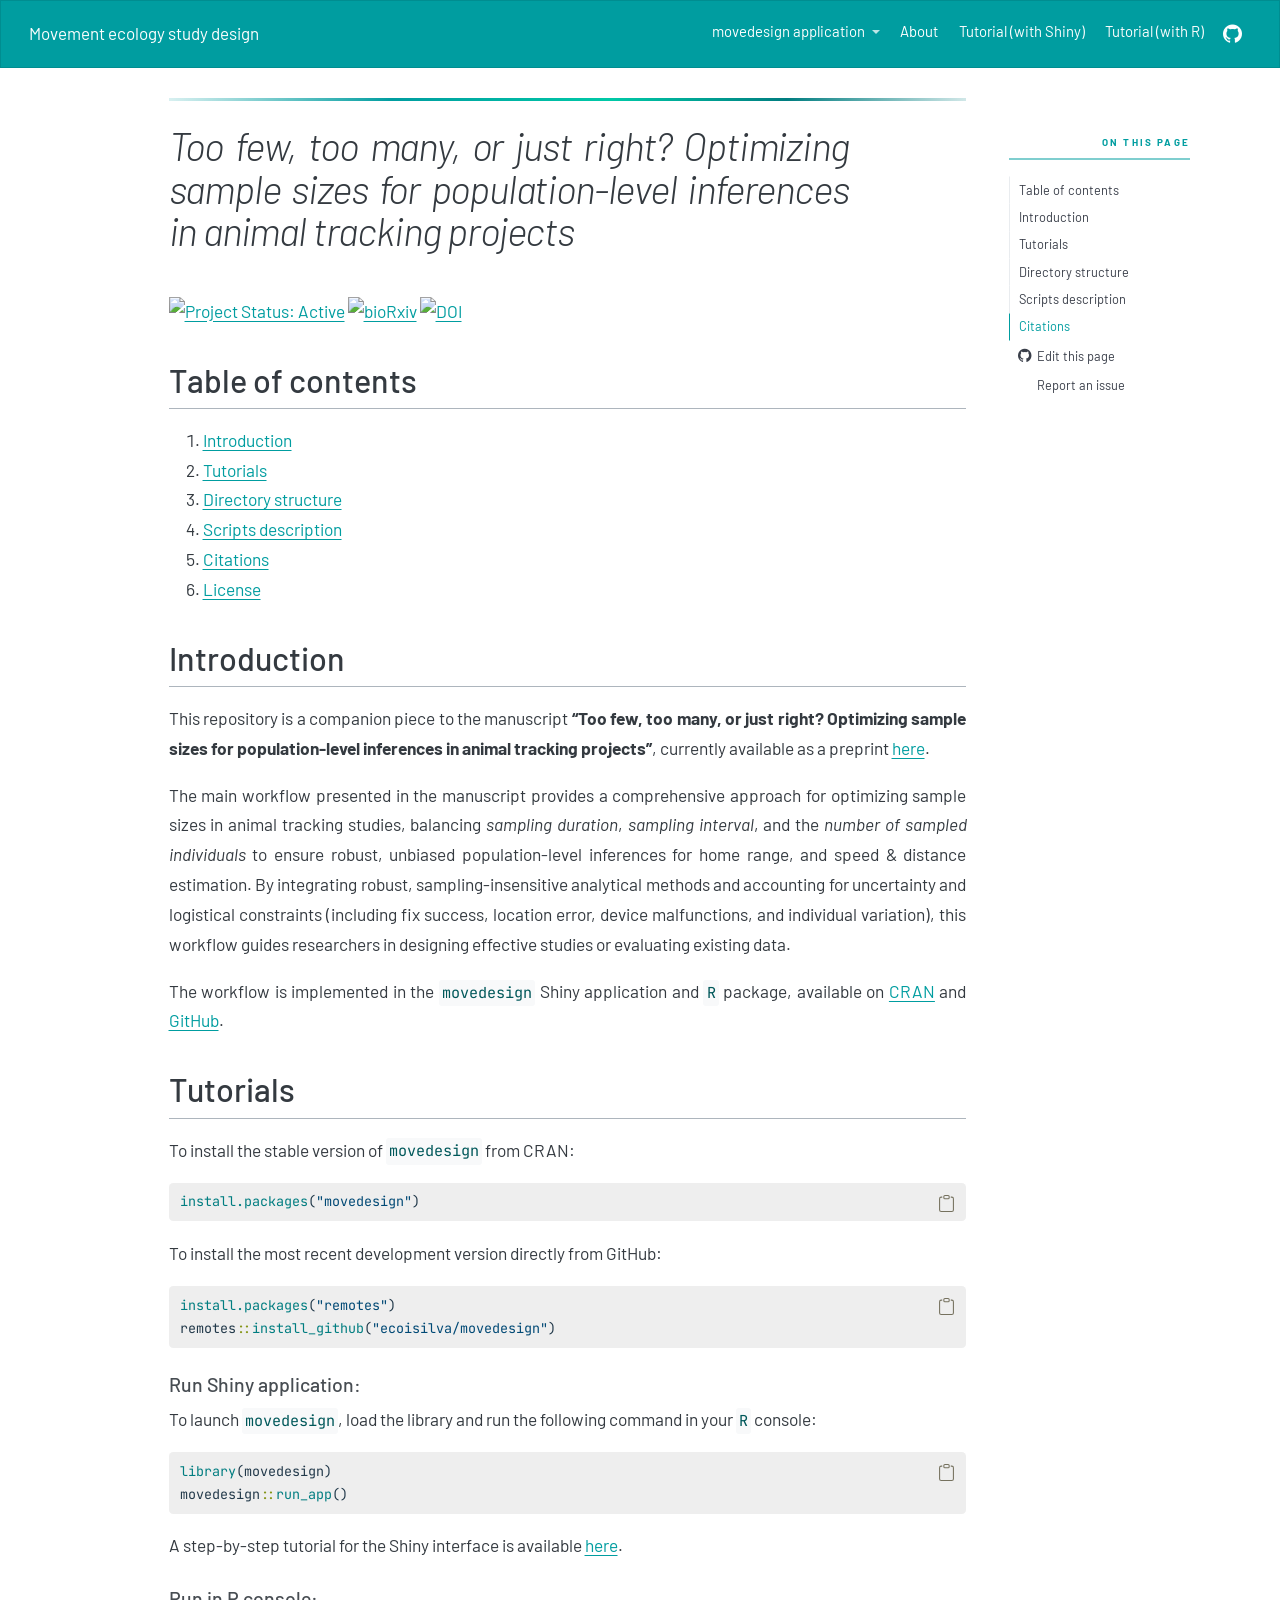
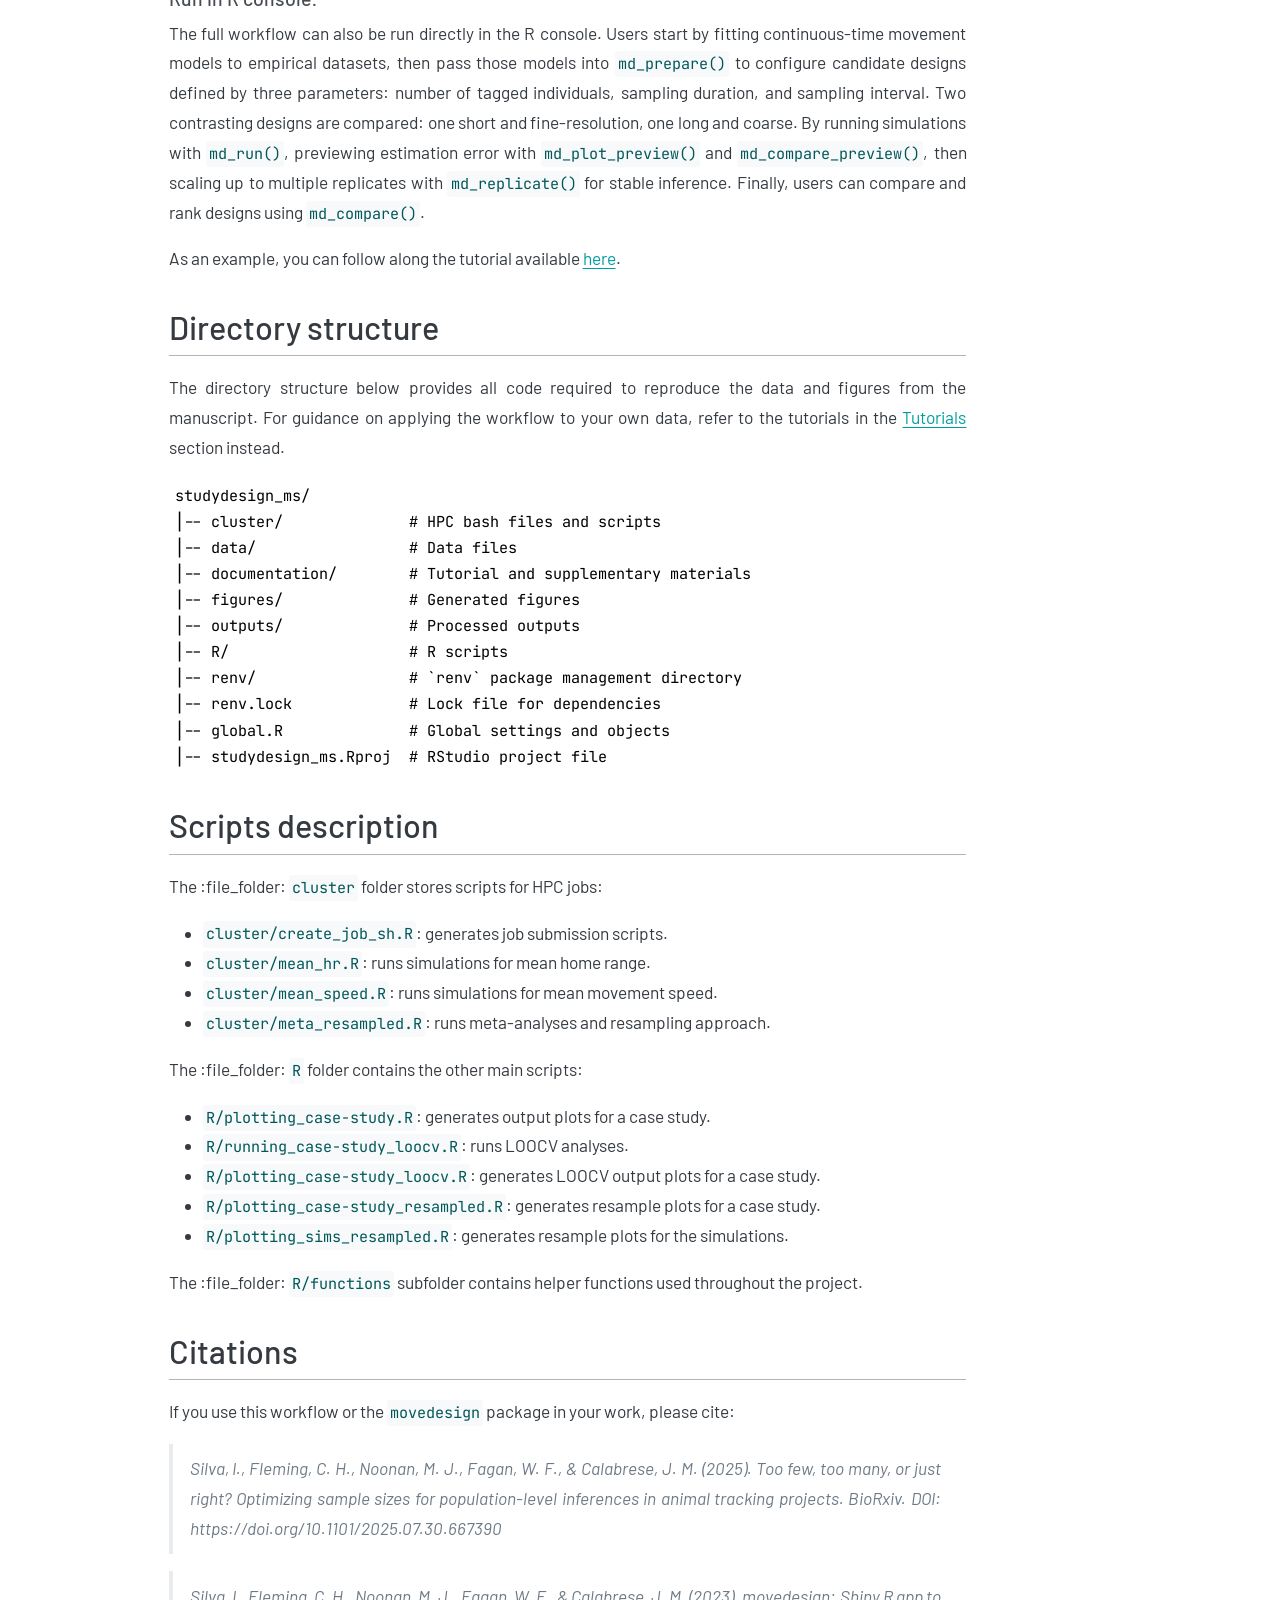
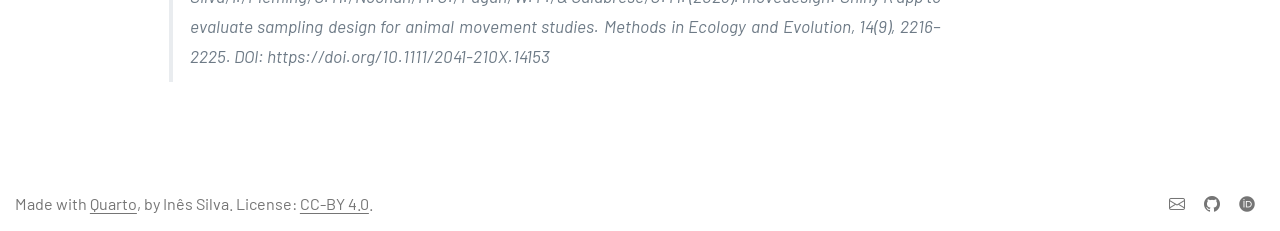
==== commit 72e95dc4: "Built site for gh-pages" ====
--- a/about.html
+++ b/about.html
@@ -2,7 +2,7 @@
 <html xmlns="http://www.w3.org/1999/xhtml" lang="en" xml:lang="en"><head>
 
 <meta charset="utf-8">
-<meta name="generator" content="quarto-1.9.37">
+<meta name="generator" content="quarto-1.9.38">
 
 <meta name="viewport" content="width=device-width, initial-scale=1.0, user-scalable=yes">
 
@@ -70,10 +70,10 @@
 <script src="site_libs/quarto-html/tippy.umd.min.js"></script>
 <script src="site_libs/quarto-html/anchor.min.js"></script>
 <link href="site_libs/quarto-html/tippy.css" rel="stylesheet">
-<link href="site_libs/quarto-html/quarto-syntax-highlighting-865f8ae0de9e9d357bc04e910f9d94e6.css" rel="stylesheet" id="quarto-text-highlighting-styles">
+<link href="site_libs/quarto-html/quarto-syntax-highlighting-e8f74f307eb3997081d20e2539d5421c.css" rel="stylesheet" id="quarto-text-highlighting-styles">
 <script src="site_libs/bootstrap/bootstrap.min.js"></script>
 <link href="site_libs/bootstrap/bootstrap-icons.css" rel="stylesheet">
-<link href="site_libs/bootstrap/bootstrap-919d3f999f89f5434d3bfcb3cca898c8.min.css" rel="stylesheet" append-hash="true" id="quarto-bootstrap" data-mode="light">
+<link href="site_libs/bootstrap/bootstrap-e539a0ff5e770dd6aedf908b0ff10231.min.css" rel="stylesheet" append-hash="true" id="quarto-bootstrap" data-mode="light">
 <link href="site_libs/quarto-contrib/academicons-1.9.4/all.css" rel="stylesheet">
 <link href="site_libs/quarto-contrib/academicons-1.9.4/size.css" rel="stylesheet">
 <script id="quarto-search-options" type="application/json">{
@@ -163,16 +163,10 @@
   <ul>
   <li><a href="#table-of-contents" id="toc-table-of-contents" class="nav-link active" data-scroll-target="#table-of-contents">Table of contents</a></li>
   <li><a href="#introduction" id="toc-introduction" class="nav-link" data-scroll-target="#introduction">Introduction</a></li>
-  <li><a href="#citation" id="toc-citation" class="nav-link" data-scroll-target="#citation">Citation</a></li>
-  <li><a href="#tutorials" id="toc-tutorials" class="nav-link" data-scroll-target="#tutorials">Tutorials</a>
-  <ul class="collapse">
-  <li><a href="#run-shiny-application" id="toc-run-shiny-application" class="nav-link" data-scroll-target="#run-shiny-application">Run Shiny application:</a></li>
-  <li><a href="#run-in-r-console" id="toc-run-in-r-console" class="nav-link" data-scroll-target="#run-in-r-console">Run in R console:</a></li>
-  </ul></li>
+  <li><a href="#tutorials" id="toc-tutorials" class="nav-link" data-scroll-target="#tutorials">Tutorials</a></li>
   <li><a href="#directory-structure" id="toc-directory-structure" class="nav-link" data-scroll-target="#directory-structure">Directory structure</a></li>
   <li><a href="#scripts-description" id="toc-scripts-description" class="nav-link" data-scroll-target="#scripts-description">Scripts description</a></li>
-  <li><a href="#references" id="toc-references" class="nav-link" data-scroll-target="#references">References</a></li>
-  <li><a href="#license" id="toc-license" class="nav-link" data-scroll-target="#license">License</a></li>
+  <li><a href="#citation" id="toc-citation" class="nav-link" data-scroll-target="#citation">Citations</a></li>
   </ul>
 <div class="toc-actions"><ul><li><a href="https://github.com/ecoisilva/studydesign_ms/edit/main/about.qmd" class="toc-action"><i class="bi bi-github"></i>Edit this page</a></li><li><a href="https://github.com/ecoisilva/studydesign_ms/issues/new" class="toc-action"><i class="bi empty"></i>Report an issue</a></li></ul></div></nav>
     </div>
@@ -198,50 +192,43 @@
 </header>
 
 
-<!-- [![DOI](https://zenodo.org/badge/X.svg)](https://doi.org/XX) -->
-<p><a href="https://www.repostatus.org/#active"><img src="https://www.repostatus.org/badges/latest/active.svg" class="img-fluid"></a></p>
+<p><a href="https://www.repostatus.org/#active"><img src="https://img.shields.io/badge/Status-active-%23009DA0.png" class="img-fluid" alt="Project Status: Active"></a> <a href="https://doi.org/10.1101/2025.07.30.667390"><img src="https://img.shields.io/badge/bioRxiv-2025.07.30.667390-%23009DA0" class="img-fluid" alt="bioRxiv"></a> <a href="https://doi.org/10.5281/zenodo.16676569"><img src="https://img.shields.io/badge/Zenodo-10.5281%2Fzenodo.16676569-%23009DA0" class="img-fluid" alt="DOI"></a></p>
 <section id="table-of-contents" class="level2">
 <h2 class="anchored" data-anchor-id="table-of-contents">Table of contents</h2>
 <ol type="1">
 <li><a href="#introduction">Introduction</a></li>
-<li><a href="#citation">Citation</a></li>
 <li><a href="#tutorials">Tutorials</a></li>
 <li><a href="#directory-structure">Directory structure</a></li>
 <li><a href="#scripts-description">Scripts description</a></li>
+<li><a href="#citation">Citations</a></li>
 <li><a href="#license">License</a></li>
 </ol>
 </section>
 <section id="introduction" class="level2">
 <h2 class="anchored" data-anchor-id="introduction">Introduction</h2>
-<p>This repository is a companion piece to the manuscript <strong>“Too few, too many, or just right? Optimizing sample sizes for population-level inferences in animal tracking projects”</strong>, currently available as a preprint <a href="https://www.biorxiv.org/content/10.1101/2025.07.30.667390v1">here</a>.</p>
+<p>This repository is a companion piece to the manuscript <strong>“Too few, too many, or just right? Optimizing sample sizes for population-level inferences in animal tracking projects”</strong>, currently available as a preprint <a href="https://www.biorxiv.org/content/10.1101/2025.07.30.667390v2">here</a>.</p>
 <p>The main workflow presented in the manuscript provides a comprehensive approach for optimizing sample sizes in animal tracking studies, balancing <em>sampling duration</em>, <em>sampling interval</em>, and the <em>number of sampled individuals</em> to ensure robust, unbiased population-level inferences for home range, and speed &amp; distance estimation. By integrating robust, sampling-insensitive analytical methods and accounting for uncertainty and logistical constraints (including fix success, location error, device malfunctions, and individual variation), this workflow guides researchers in designing effective studies or evaluating existing data.</p>
-<p>The workflow has been fully implemented in the <code>movedesign</code> Shiny application and <code>R</code> package (<a href="https://github.com/ecoisilva/movedesign">https://github.com/ecoisilva/movedesign</a>), allowing users to easily test sampling strategies and assess the reliability of space-use and movement metrics, ultimately promoting more rigorous and impactful wildlife research and conservation.</p>
-</section>
-<section id="citation" class="level2">
-<h2 class="anchored" data-anchor-id="citation">Citation</h2>
-<blockquote class="blockquote">
-<p>Silva, I., Fleming, C. H., Noonan, M. J., Fagan, W. F., &amp; Calabrese, J. M. (2025). Too few, too many, or just right? Optimizing sample sizes for population-level inferences in animal tracking projects. BioRxiv https://doi.org/XXX</p>
-</blockquote>
+<p>The workflow is implemented in the <code>movedesign</code> Shiny application and <code>R</code> package, available on <a href="https://cran.r-project.org/web/packages/movedesign/index.html">CRAN</a> and <a href="github.com/ecoisilva/movedesign">GitHub</a>.</p>
 </section>
 <section id="tutorials" class="level2">
 <h2 class="anchored" data-anchor-id="tutorials">Tutorials</h2>
-<p>The workflow presented in this manuscript is implemented within the <a href="https://github.com/ecoisilva/movedesign"><code>movedesign</code></a> <code>R</code> package. <code>movedesign</code> uses <code>R</code> language and <code>Shiny</code> for an easy-to-use user interface, and allows you to test different tracking schedules and <em>population</em> sample sizes, considering one or two research questions (home range and/or speed estimation).</p>
 <p>To install the stable version of <code>movedesign</code> from CRAN:</p>
 <div class="code-copy-outer-scaffold"><div class="sourceCode" id="cb1"><pre class="sourceCode r code-with-copy"><code class="sourceCode r"><span id="cb1-1"><a href="#cb1-1" aria-hidden="true" tabindex="-1"></a><span class="fu">install.packages</span>(<span class="st">"movedesign"</span>)</span></code></pre></div><button title="Copy to Clipboard" class="code-copy-button"><i class="bi"></i></button></div>
 <p>To install the most recent development version directly from GitHub:</p>
 <div class="code-copy-outer-scaffold"><div class="sourceCode" id="cb2"><pre class="sourceCode r code-with-copy"><code class="sourceCode r"><span id="cb2-1"><a href="#cb2-1" aria-hidden="true" tabindex="-1"></a><span class="fu">install.packages</span>(<span class="st">"remotes"</span>)</span>
 <span id="cb2-2"><a href="#cb2-2" aria-hidden="true" tabindex="-1"></a>remotes<span class="sc">::</span><span class="fu">install_github</span>(<span class="st">"ecoisilva/movedesign"</span>)</span></code></pre></div><button title="Copy to Clipboard" class="code-copy-button"><i class="bi"></i></button></div>
-<section id="run-shiny-application" class="level3">
-<h3 class="anchored" data-anchor-id="run-shiny-application">Run Shiny application:</h3>
+<section id="run-shiny-application" class="level4">
+<h4 class="anchored" data-anchor-id="run-shiny-application">Run Shiny application:</h4>
 <p>To launch <code>movedesign</code>, load the library and run the following command in your <code>R</code> console:</p>
 <div class="code-copy-outer-scaffold"><div class="sourceCode" id="cb3"><pre class="sourceCode r code-with-copy"><code class="sourceCode r"><span id="cb3-1"><a href="#cb3-1" aria-hidden="true" tabindex="-1"></a><span class="fu">library</span>(movedesign)</span>
 <span id="cb3-2"><a href="#cb3-2" aria-hidden="true" tabindex="-1"></a>movedesign<span class="sc">::</span><span class="fu">run_app</span>()</span></code></pre></div><button title="Copy to Clipboard" class="code-copy-button"><i class="bi"></i></button></div>
-<p>A step-by-step tutorial for the Shiny interface is available <a href="https://ecoisilva.github.io/studydesign_ms/documentation/tutorial_pop.html">here</a>.</p>
+<p>A step-by-step tutorial for the Shiny interface is available <a href="https://ecoisilva.github.io/studydesign_ms/tutorial_pop.html">here</a>.</p>
 </section>
-<section id="run-in-r-console" class="level3">
-<h3 class="anchored" data-anchor-id="run-in-r-console">Run in R console:</h3>
-<p>The full workflow can also be run directly in the R console. As an example, you can follow along the tutorial available <a href="https://ecoisilva.github.io/studydesign_ms/documentation/tutorial_pop_console.html">here</a>. Users start by fitting continuous-time movement models to empirical datasets, then pass those models into <code>md_prepare()</code> to configure candidate designs defined by three parameters: number of tagged individuals, sampling duration, and sampling interval. Two contrasting designs are compared: one short and fine-resolution, one long and coarse. By running simulations with <code>md_run()</code>, previewing estimation error with <code>md_plot_preview()</code> and <code>md_compare_preview()</code>, then scaling up to multiple replicates with <code>md_replicate()</code> for stable inference. Finally, users can compare and rank designs using <code>md_compare()</code>.</p>
-<p>A documented R script illustrating different workflows is also available <a href="https://ecoisilva.github.io/studydesign_ms/documentation/R_script.R">here</a>.</p>
+<section id="run-in-r-console" class="level4">
+<h4 class="anchored" data-anchor-id="run-in-r-console">Run in R console:</h4>
+<p>The full workflow can also be run directly in the R console. Users start by fitting continuous-time movement models to empirical datasets, then pass those models into <code>md_prepare()</code> to configure candidate designs defined by three parameters: number of tagged individuals, sampling duration, and sampling interval. Two contrasting designs are compared: one short and fine-resolution, one long and coarse. By running simulations with <code>md_run()</code>, previewing estimation error with <code>md_plot_preview()</code> and <code>md_compare_preview()</code>, then scaling up to multiple replicates with <code>md_replicate()</code> for stable inference. Finally, users can compare and rank designs using <code>md_compare()</code>.</p>
+<p>As an example, you can follow along the tutorial available <a href="https://ecoisilva.github.io/studydesign_ms/tutorial_pop_console.html">here</a>.</p>
+<!-- A documented R script illustrating different workflows is also available [here](https://ecoisilva.github.io/studydesign_ms/documentation/R_script.R). -->
 </section>
 </section>
 <section id="directory-structure" class="level2">
@@ -250,25 +237,25 @@
 <pre><code>studydesign_ms/
 │-- cluster/              # HPC bash files and scripts
 │-- data/                 # Data files
-│-- documentation/        # Tutorial and supplementary files
+│-- documentation/        # Tutorial and supplementary materials
 │-- figures/              # Generated figures
 │-- outputs/              # Processed outputs
 │-- R/                    # R scripts
-│-- renv/                 # 'renv' package management directory
+│-- renv/                 # `renv` package management directory
 │-- renv.lock             # Lock file for dependencies
 │-- global.R              # Global settings and objects
 │-- studydesign_ms.Rproj  # RStudio project file</code></pre>
 </section>
 <section id="scripts-description" class="level2">
 <h2 class="anchored" data-anchor-id="scripts-description">Scripts description</h2>
-<p>The <svg aria-hidden="true" role="img" viewbox="0 0 512 512" style="height:1em;width:1em;vertical-align:-0.125em;margin-left:auto;margin-right:auto;font-size:inherit;fill:#009da0;overflow:visible;position:relative;"><path d="M0 96C0 60.7 28.7 32 64 32H196.1c19.1 0 37.4 7.6 50.9 21.1L289.9 96H448c35.3 0 64 28.7 64 64V416c0 35.3-28.7 64-64 64H64c-35.3 0-64-28.7-64-64V96zM64 80c-8.8 0-16 7.2-16 16V416c0 8.8 7.2 16 16 16H448c8.8 0 16-7.2 16-16V160c0-8.8-7.2-16-16-16H286.6c-10.6 0-20.8-4.2-28.3-11.7L213.1 87c-4.5-4.5-10.6-7-17-7H64z"></path></svg> <strong><code>cluster</code></strong> folder stores scripts for HPC jobs:</p>
+<p>The :file_folder: <strong><code>cluster</code></strong> folder stores scripts for HPC jobs:</p>
 <ul>
 <li><code>cluster/create_job_sh.R</code>: generates job submission scripts.</li>
 <li><code>cluster/mean_hr.R</code>: runs simulations for mean home range.</li>
 <li><code>cluster/mean_speed.R</code>: runs simulations for mean movement speed.</li>
 <li><code>cluster/meta_resampled.R</code>: runs meta-analyses and resampling approach.</li>
 </ul>
-<p>The <svg aria-hidden="true" role="img" viewbox="0 0 512 512" style="height:1em;width:1em;vertical-align:-0.125em;margin-left:auto;margin-right:auto;font-size:inherit;fill:#009da0;overflow:visible;position:relative;"><path d="M0 96C0 60.7 28.7 32 64 32H196.1c19.1 0 37.4 7.6 50.9 21.1L289.9 96H448c35.3 0 64 28.7 64 64V416c0 35.3-28.7 64-64 64H64c-35.3 0-64-28.7-64-64V96zM64 80c-8.8 0-16 7.2-16 16V416c0 8.8 7.2 16 16 16H448c8.8 0 16-7.2 16-16V160c0-8.8-7.2-16-16-16H286.6c-10.6 0-20.8-4.2-28.3-11.7L213.1 87c-4.5-4.5-10.6-7-17-7H64z"></path></svg> <strong><code>R</code></strong> folder contains the other main scripts:</p>
+<p>The :file_folder: <strong><code>R</code></strong> folder contains the other main scripts:</p>
 <ul>
 <li><code>R/plotting_case-study.R</code>: generates output plots for a case study.</li>
 <li><code>R/running_case-study_loocv.R</code>: runs LOOCV analyses.</li>
@@ -276,21 +263,19 @@
 <li><code>R/plotting_case-study_resampled.R</code>: generates resample plots for a case study.</li>
 <li><code>R/plotting_sims_resampled.R</code>: generates resample plots for the simulations.</li>
 </ul>
-<p>The <svg aria-hidden="true" role="img" viewbox="0 0 512 512" style="height:1em;width:1em;vertical-align:-0.125em;margin-left:auto;margin-right:auto;font-size:inherit;fill:#009da0;overflow:visible;position:relative;"><path d="M0 96C0 60.7 28.7 32 64 32H196.1c19.1 0 37.4 7.6 50.9 21.1L289.9 96H448c35.3 0 64 28.7 64 64V416c0 35.3-28.7 64-64 64H64c-35.3 0-64-28.7-64-64V96zM64 80c-8.8 0-16 7.2-16 16V416c0 8.8 7.2 16 16 16H448c8.8 0 16-7.2 16-16V160c0-8.8-7.2-16-16-16H286.6c-10.6 0-20.8-4.2-28.3-11.7L213.1 87c-4.5-4.5-10.6-7-17-7H64z"></path></svg> <strong><code>R/functions</code></strong> subfolder contains helper functions used throughout the project.</p>
+<p>The :file_folder: <strong><code>R/functions</code></strong> subfolder contains helper functions used throughout the project.</p>
 </section>
-<section id="references" class="level2">
-<h2 class="anchored" data-anchor-id="references">References</h2>
+<section id="citation" class="level2">
+<h2 class="anchored" data-anchor-id="citation">Citations</h2>
+<p>If you use this workflow or the <code>movedesign</code> package in your work, please cite:</p>
+<blockquote class="blockquote">
+<p>Silva, I., Fleming, C. H., Noonan, M. J., Fagan, W. F., &amp; Calabrese, J. M. (2025). Too few, too many, or just right? Optimizing sample sizes for population-level inferences in animal tracking projects. BioRxiv. DOI: https://doi.org/10.1101/2025.07.30.667390</p>
+</blockquote>
 <blockquote class="blockquote">
 <p>Silva, I., Fleming, C. H., Noonan, M. J., Fagan, W. F., &amp; Calabrese, J. M. (2023). movedesign: Shiny R app to evaluate sampling design for animal movement studies. Methods in Ecology and Evolution, 14(9), 2216–2225. DOI: https://doi.org/10.1111/2041-210X.14153</p>
 </blockquote>
-</section>
-<section id="license" class="level2">
-<h2 class="anchored" data-anchor-id="license">License</h2>
-<section id="cc-by-4.0" class="level5">
-<h5 class="anchored" data-anchor-id="cc-by-4.0">CC-BY 4.0</h5>
-
-
-</section>
+
+
 </section>
 
 <a onclick="window.scrollTo(0, 0); return false;" role="button" id="quarto-back-to-top"><i class="bi bi-arrow-up"></i> Back to top</a></main> <!-- /main -->
--- a/site_libs/quarto-html/quarto-syntax-highlighting-e8f74f307eb3997081d20e2539d5421c.css
+++ b/site_libs/quarto-html/quarto-syntax-highlighting-e8f74f307eb3997081d20e2539d5421c.css
@@ -0,0 +1,211 @@
+/* quarto syntax highlight colors */
+:root {
+  --quarto-hl-al-color: #ff5555;
+  --quarto-hl-an-color: #75715e;
+  --quarto-hl-at-color: #f92672;
+  --quarto-hl-bn-color: #ae81ff;
+  --quarto-hl-bu-color: #66D9EF;
+  --quarto-hl-ch-color: #e6db74;
+  --quarto-hl-co-color: #75715e;
+  --quarto-hl-cv-color: #75715e;
+  --quarto-hl-cn-color: #ae81ff;
+  --quarto-hl-cf-color: #f92672;
+  --quarto-hl-dt-color: #66d9ef;
+  --quarto-hl-dv-color: #ae81ff;
+  --quarto-hl-do-color: #75715e;
+  --quarto-hl-er-color: #ff5555;
+  --quarto-hl-ex-color: #a6e22e;
+  --quarto-hl-fl-color: #ae81ff;
+  --quarto-hl-fu-color: #a6e22e;
+  --quarto-hl-im-color: #f92672;
+  --quarto-hl-in-color: #f1fa8c;
+  --quarto-hl-kw-color: #f92672;
+  --quarto-hl-op-color: #f8f8f2;
+  --quarto-hl-pp-color: #f92672;
+  --quarto-hl-re-color: #75715e;
+  --quarto-hl-sc-color: #ae81ff;
+  --quarto-hl-ss-color: #e6db74;
+  --quarto-hl-st-color: #e6db74;
+  --quarto-hl-va-color: #f8f8f2;
+  --quarto-hl-vs-color: #e6db74;
+  --quarto-hl-wa-color: #ff5555;
+}
+
+/* other quarto variables */
+:root {
+  --quarto-font-monospace: "JetBrains Mono", sans-serif;
+}
+
+/* syntax highlight based on Pandoc's rules */
+pre > code.sourceCode > span {
+  color: #f8f8f2;
+}
+
+code.sourceCode > span {
+  color: #f8f8f2;
+}
+
+div.sourceCode,
+div.sourceCode pre.sourceCode {
+  color: #f8f8f2;
+}
+
+/* Normal */
+code span {
+  color: #f8f8f2;
+}
+
+/* Alert */
+code span.al {
+  font-weight: bold;
+  color: #ff5555;
+}
+
+/* Annotation */
+code span.an {
+  color: #75715e;
+}
+
+/* Attribute */
+code span.at {
+  color: #f92672;
+}
+
+/* BaseN */
+code span.bn {
+  color: #ae81ff;
+}
+
+/* BuiltIn */
+code span.bu {
+  color: #66D9EF;
+}
+
+/* ControlFlow */
+code span.cf {
+  color: #f92672;
+}
+
+/* Char */
+code span.ch {
+  color: #e6db74;
+}
+
+/* Constant */
+code span.cn {
+  color: #ae81ff;
+}
+
+/* Comment */
+code span.co {
+  color: #75715e;
+}
+
+/* CommentVar */
+code span.cv {
+  color: #75715e;
+}
+
+/* Documentation */
+code span.do {
+  color: #75715e;
+}
+
+/* DataType */
+code span.dt {
+  font-style: italic;
+  color: #66d9ef;
+}
+
+/* DecVal */
+code span.dv {
+  color: #ae81ff;
+}
+
+/* Error */
+code span.er {
+  color: #ff5555;
+  text-decoration: underline;
+}
+
+/* Extension */
+code span.ex {
+  font-weight: bold;
+  color: #a6e22e;
+}
+
+/* Float */
+code span.fl {
+  color: #ae81ff;
+}
+
+/* Function */
+code span.fu {
+  color: #a6e22e;
+}
+
+/* Import */
+code span.im {
+  color: #f92672;
+}
+
+/* Information */
+code span.in {
+  color: #f1fa8c;
+}
+
+/* Keyword */
+code span.kw {
+  color: #f92672;
+}
+
+/* Operator */
+code span.op {
+  color: #f8f8f2;
+}
+
+/* Preprocessor */
+code span.pp {
+  color: #f92672;
+}
+
+/* RegionMarker */
+code span.re {
+  color: #75715e;
+}
+
+/* SpecialChar */
+code span.sc {
+  color: #ae81ff;
+}
+
+/* SpecialString */
+code span.ss {
+  color: #e6db74;
+}
+
+/* String */
+code span.st {
+  color: #e6db74;
+}
+
+/* Variable */
+code span.va {
+  color: #f8f8f2;
+}
+
+/* VerbatimString */
+code span.vs {
+  color: #e6db74;
+}
+
+/* Warning */
+code span.wa {
+  color: #ff5555;
+}
+
+.prevent-inlining {
+  content: "</";
+}
+
+/*# sourceMappingURL=059c5ca1c48673bf2183fa7259bf92f7.css.map */
